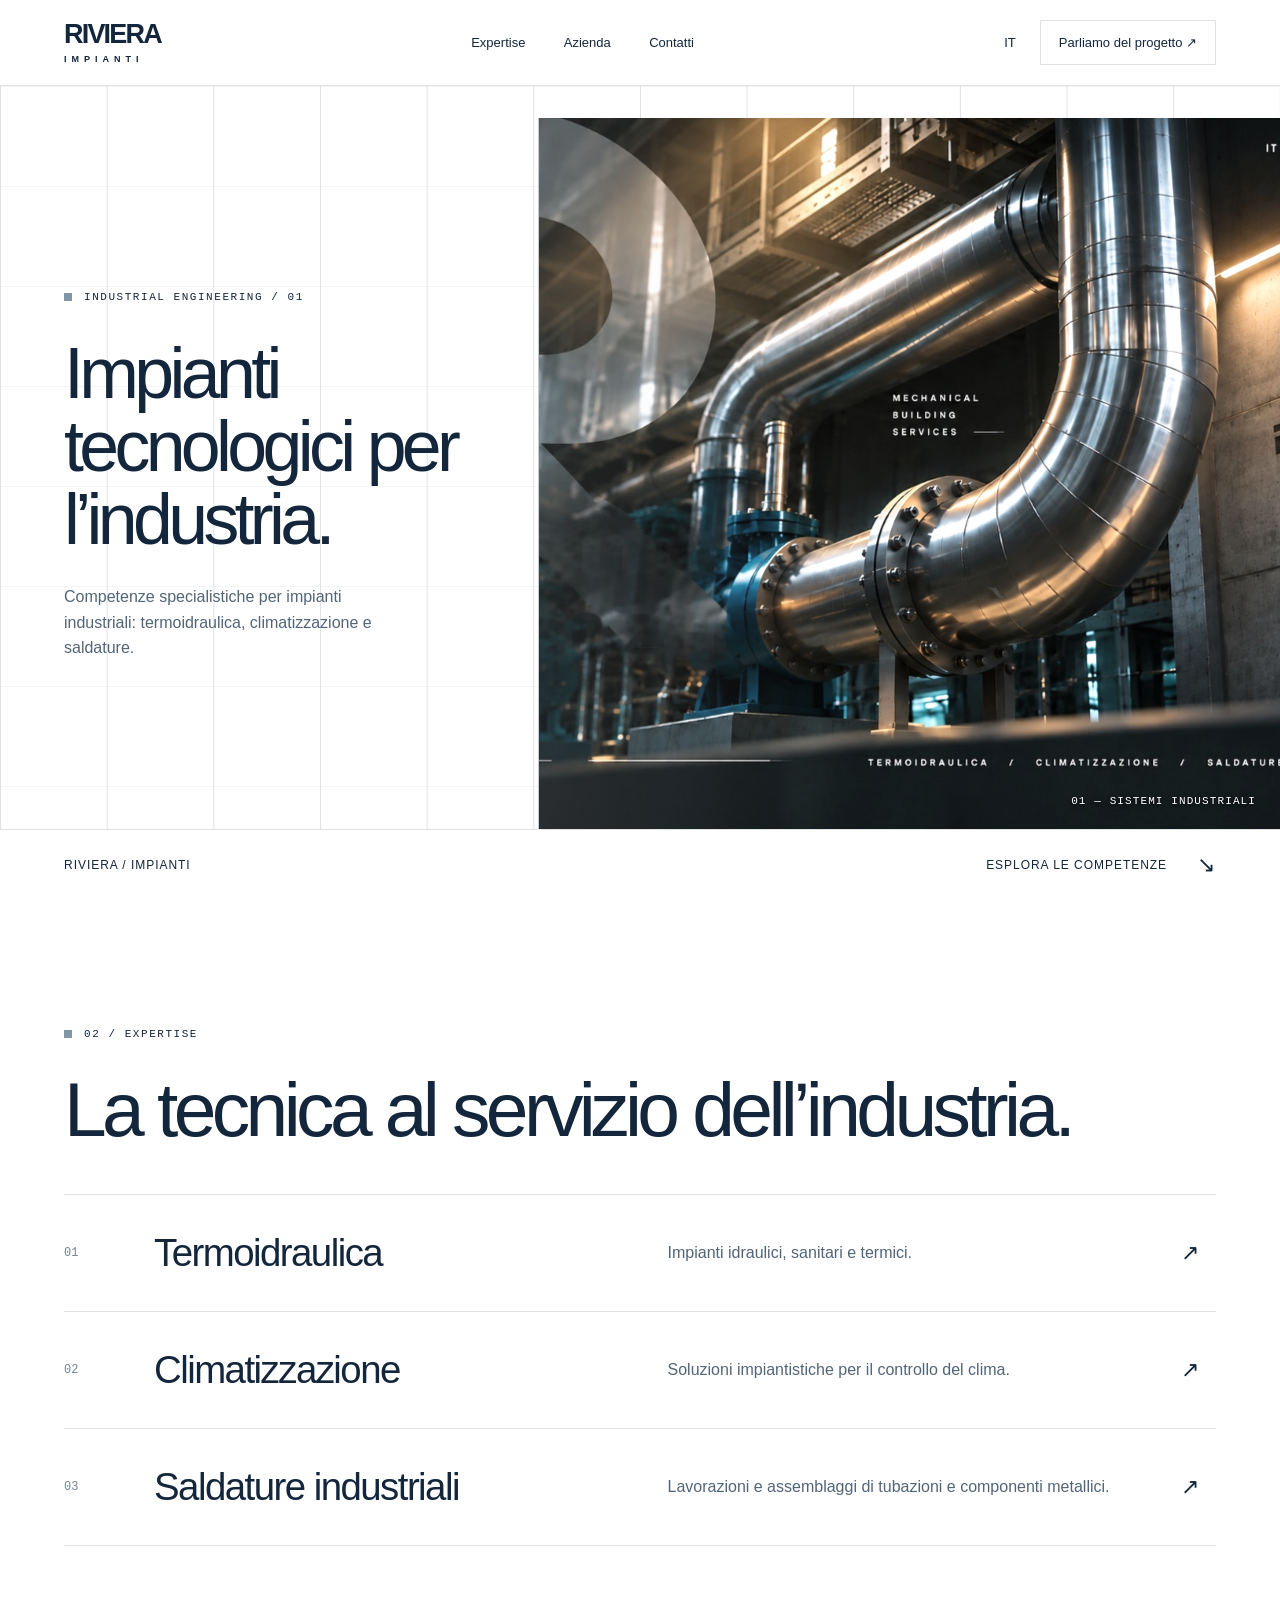
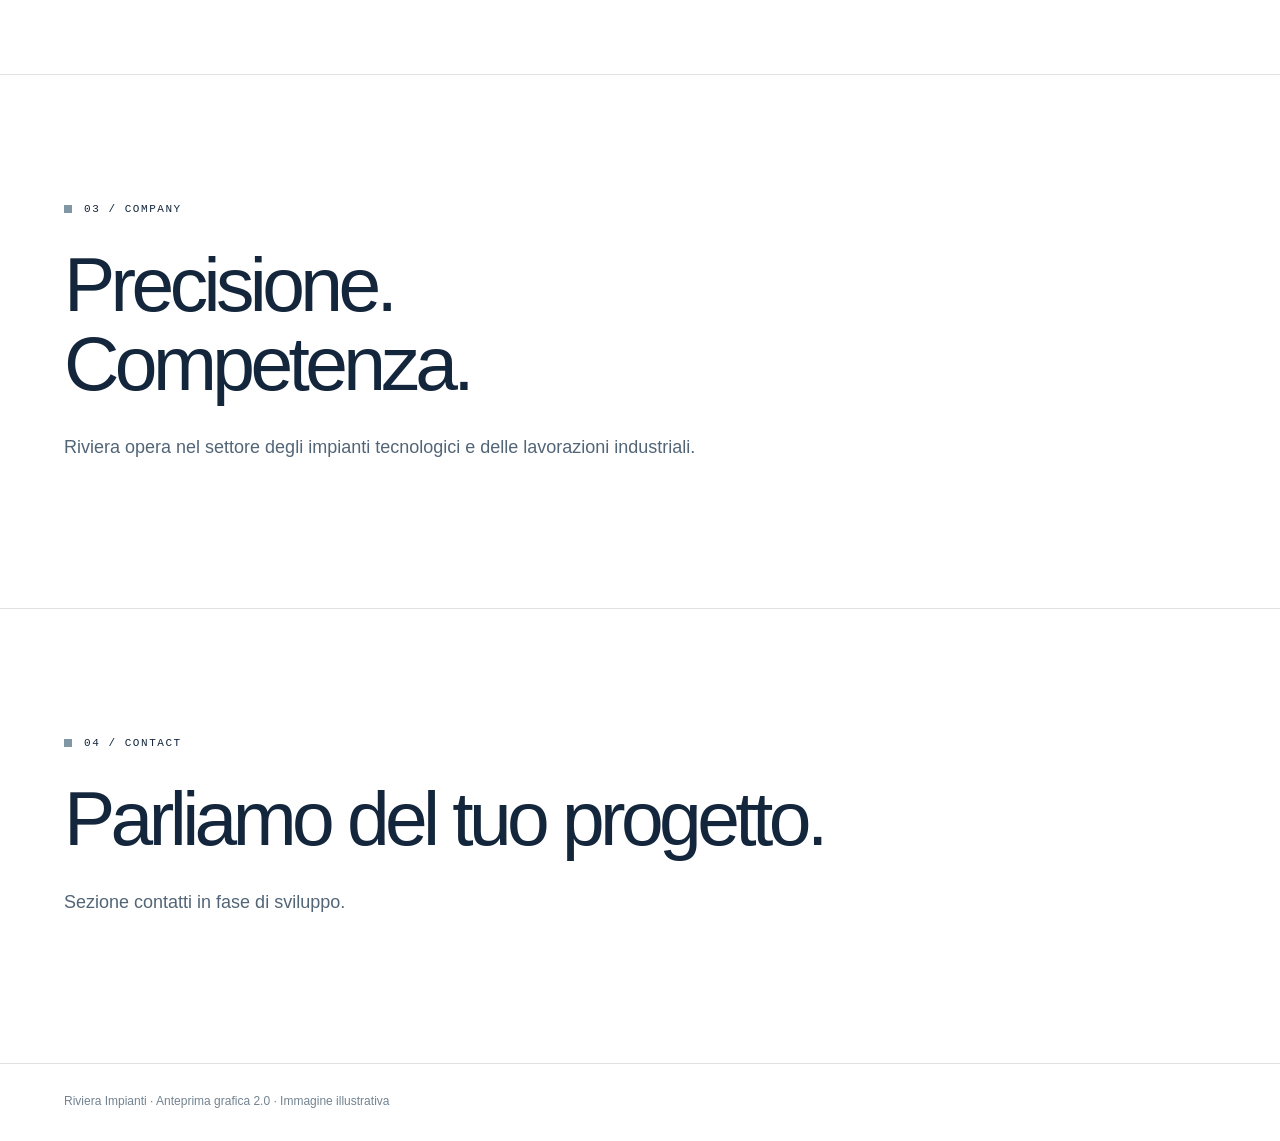
==== anteprima-v2.html @ bb4662a9 "Add separate noindex Swiss Industrial design prototype" ====
<!doctype html><html lang="it"><head><meta charset="utf-8"><meta name="viewport" content="width=device-width, initial-scale=1"><meta name="robots" content="noindex,nofollow"><title>Riviera Impianti | Anteprima 2.0</title><style>
:root{--ink:#13263c;--steel:#728391;--line:#13263c22;--paper:#fff;--soft:#f1f4f5}*{box-sizing:border-box}html{scroll-behavior:smooth}body{margin:0;background:var(--paper);color:var(--ink);font-family:Arial,Helvetica,sans-serif}a{color:inherit;text-decoration:none}button{font:inherit;color:inherit;cursor:pointer}button:focus-visible,a:focus-visible{outline:2px solid #50799e;outline-offset:4px}.header{height:86px;display:flex;align-items:center;justify-content:space-between;padding:0 5vw;border-bottom:1px solid var(--line);gap:24px}.logo{font-size:27px;font-weight:800;letter-spacing:-1.8px;line-height:.9}.logo small{display:block;font-size:9px;letter-spacing:5px;margin-top:8px}.nav{display:flex;gap:clamp(18px,3vw,45px);font-size:13px}.contact{display:flex;gap:24px;align-items:center;font-size:13px}.contact a{border:1px solid var(--line);padding:14px 18px}.menu{display:none;background:none;border:none;padding:12px;font-size:22px}.hero{position:relative;min-height:calc(100svh - 86px);display:grid;grid-template-columns:42% 58%;grid-template-rows:1fr auto;overflow:hidden;background-image:linear-gradient(to right,var(--line) 1px,transparent 1px),linear-gradient(to bottom,#13263c0c 1px,transparent 1px);background-size:8.333% 100%,100% 100px}.intro{padding:clamp(55px,8vw,140px) 3vw 50px 5vw;position:relative;z-index:1;align-self:center}.tag{font:11px monospace;letter-spacing:.14em;text-transform:uppercase;display:flex;align-items:center;gap:12px}.tag:before{content:"";width:8px;height:8px;background:#8297a6;display:inline-block}.hero h1{font-size:clamp(49px,5.6vw,100px);font-weight:400;letter-spacing:-.065em;line-height:1.02;margin:34px 0 28px}.intro p{font-size:clamp(15px,1.25vw,19px);line-height:1.6;max-width:38ch;color:#526577}.visual{position:relative;align-self:stretch;min-height:520px;margin:32px 0 0;overflow:hidden;border-left:1px solid var(--line);background:#dde4e8}.visual img{width:100%;height:100%;object-fit:cover;object-position:76% center;position:absolute;inset:0;transform:scale(1.04);filter:saturate(.7) brightness(1.13);animation:photo 1.7s cubic-bezier(.2,.7,.2,1) both}.visual:after{content:"";position:absolute;inset:0;background:linear-gradient(90deg,#dce4e822,transparent 45%);pointer-events:none}.index{position:absolute;bottom:22px;right:24px;font:11px monospace;color:white;z-index:2;letter-spacing:.1em;text-shadow:0 1px 5px #000}.bar{grid-column:1/-1;display:flex;justify-content:space-between;align-items:center;border-top:1px solid var(--line);padding:22px 5vw;background:white;font-size:12px;letter-spacing:.08em}.bar a{display:flex;gap:30px;align-items:center}.arrow{font-size:22px;font-weight:400}.intro>*{animation:rise 1s cubic-bezier(.2,.7,.2,1) both}.intro h1{animation-delay:.1s}.intro p{animation-delay:.25s}@keyframes rise{from{opacity:0;transform:translateY(24px)}to{opacity:1;transform:none}}@keyframes photo{from{opacity:0;transform:scale(1.10)}to{opacity:1;transform:scale(1.04)}}.section{padding:clamp(60px,10vw,150px) 5vw;border-bottom:1px solid var(--line)}.section h2{font-size:clamp(40px,6vw,90px);font-weight:400;line-height:1.03;letter-spacing:-.06em;margin:30px 0}.section>p{max-width:650px;color:#526577;line-height:1.6;font-size:18px}.services{margin-top:45px;border-top:1px solid var(--line)}.service{display:grid;grid-template-columns:70px 1fr 1fr 35px;align-items:center;gap:20px;padding:30px 0;border-bottom:1px solid var(--line)}.service h3{font-size:clamp(24px,3vw,44px);font-weight:400;letter-spacing:-.04em;margin:0}.service p{color:#526577;line-height:1.5}.service span:first-child{font:12px monospace;color:var(--steel)}.service:hover{background:var(--soft)}.foot{padding:30px 5vw;font-size:12px;color:var(--steel)}dialog{border:0;background:white;color:var(--ink);width:100%;max-width:none;height:100%;max-height:none;margin:0;padding:30px;position:fixed}dialog a{display:block;padding:20px 0;border-bottom:1px solid var(--line);font-size:38px;letter-spacing:-.045em}dialog button{border:none;background:none;float:right;font-size:32px}.appear{opacity:1}.js .appear:not(.seen){opacity:0;transform:translateY(22px)}.appear{transition:opacity .8s,transform .8s}@media(max-width:760px){.header{height:70px;padding:0 6vw}.logo{font-size:23px}.nav,.contact{display:none}.menu{display:block}.hero{display:flex;flex-direction:column;min-height:calc(100svh - 70px);background-size:25% 100%,100% 80px}.intro{padding:45px 6vw 30px;align-self:stretch}.hero h1{font-size:clamp(44px,11vw,68px);margin:25px 0 20px;max-width:12ch}.intro p{font-size:15px;margin:0}.visual{margin:0 0 0 6vw;min-height:36svh;flex:1;border-top:1px solid var(--line)}.visual img{object-position:74% 44%}.bar{padding:18px 6vw;font-size:10px;letter-spacing:.02em}.bar a{gap:9px}.section{padding:65px 6vw}.service{grid-template-columns:30px 1fr 25px;gap:12px;padding:24px 0}.service p{grid-column:2;margin:0;font-size:14px}.service .arrow{grid-column:3;grid-row:1}.section>p{font-size:16px}}@media(prefers-reduced-motion:reduce){*{animation:none!important;transition:none!important;scroll-behavior:auto!important}.js .appear:not(.seen){opacity:1;transform:none}}
</style></head><body><header class="header"><a class="logo" href="#home" aria-label="Riviera Impianti">RIVIERA<small>IMPIANTI</small></a><nav class="nav" aria-label="Navigazione"><a href="#expertise">Expertise</a><a href="#azienda">Azienda</a><a href="#contatti">Contatti</a></nav><div class="contact"><span>IT</span><a href="#contatti">Parliamo del progetto ↗</a></div><button class="menu" aria-label="Apri menu" onclick="document.querySelector('dialog').showModal()">☰</button></header><main><section class="hero" id="home"><div class="intro"><span class="tag">Industrial engineering / 01</span><h1>Impianti tecnologici per l’industria.</h1><p>Competenze specialistiche per impianti industriali: termoidraulica, climatizzazione e saldature.</p></div><div class="visual"><img src="desktop-base.png" alt="Illustrazione di tubazioni industriali in acciaio"><span class="index">01 — SISTEMI INDUSTRIALI</span></div><div class="bar"><span>RIVIERA / IMPIANTI</span><a href="#expertise">ESPLORA LE COMPETENZE <span class="arrow">↘</span></a></div></section><section class="section appear" id="expertise"><span class="tag">02 / Expertise</span><h2>La tecnica al servizio dell’industria.</h2><div class="services"><a class="service" href="#contatti"><span>01</span><h3>Termoidraulica</h3><p>Impianti idraulici, sanitari e termici.</p><span class="arrow">↗</span></a><a class="service" href="#contatti"><span>02</span><h3>Climatizzazione</h3><p>Soluzioni impiantistiche per il controllo del clima.</p><span class="arrow">↗</span></a><a class="service" href="#contatti"><span>03</span><h3>Saldature industriali</h3><p>Lavorazioni e assemblaggi di tubazioni e componenti metallici.</p><span class="arrow">↗</span></a></div></section><section class="section appear" id="azienda"><span class="tag">03 / Company</span><h2>Precisione.<br>Competenza.</h2><p>Riviera opera nel settore degli impianti tecnologici e delle lavorazioni industriali.</p></section><section class="section appear" id="contatti"><span class="tag">04 / Contact</span><h2>Parliamo del tuo progetto.</h2><p>Sezione contatti in fase di sviluppo.</p></section></main><footer class="foot">Riviera Impianti · Anteprima grafica 2.0 · Immagine illustrativa</footer><dialog><button aria-label="Chiudi menu" onclick="this.parentElement.close()">×</button><a href="#home">Home</a><a href="#expertise">Expertise</a><a href="#azienda">Azienda</a><a href="#contatti">Contatti</a></dialog><script>document.querySelectorAll('dialog a').forEach(a=>a.addEventListener('click',()=>document.querySelector('dialog').close()));if('IntersectionObserver'in window&&!matchMedia('(prefers-reduced-motion: reduce)').matches){document.documentElement.classList.add('js');const o=new IntersectionObserver(es=>es.forEach(e=>{if(e.isIntersecting){e.target.classList.add('seen');o.unobserve(e.target)}}),{threshold:.05});document.querySelectorAll('.appear').forEach(e=>o.observe(e))}</script></body></html>
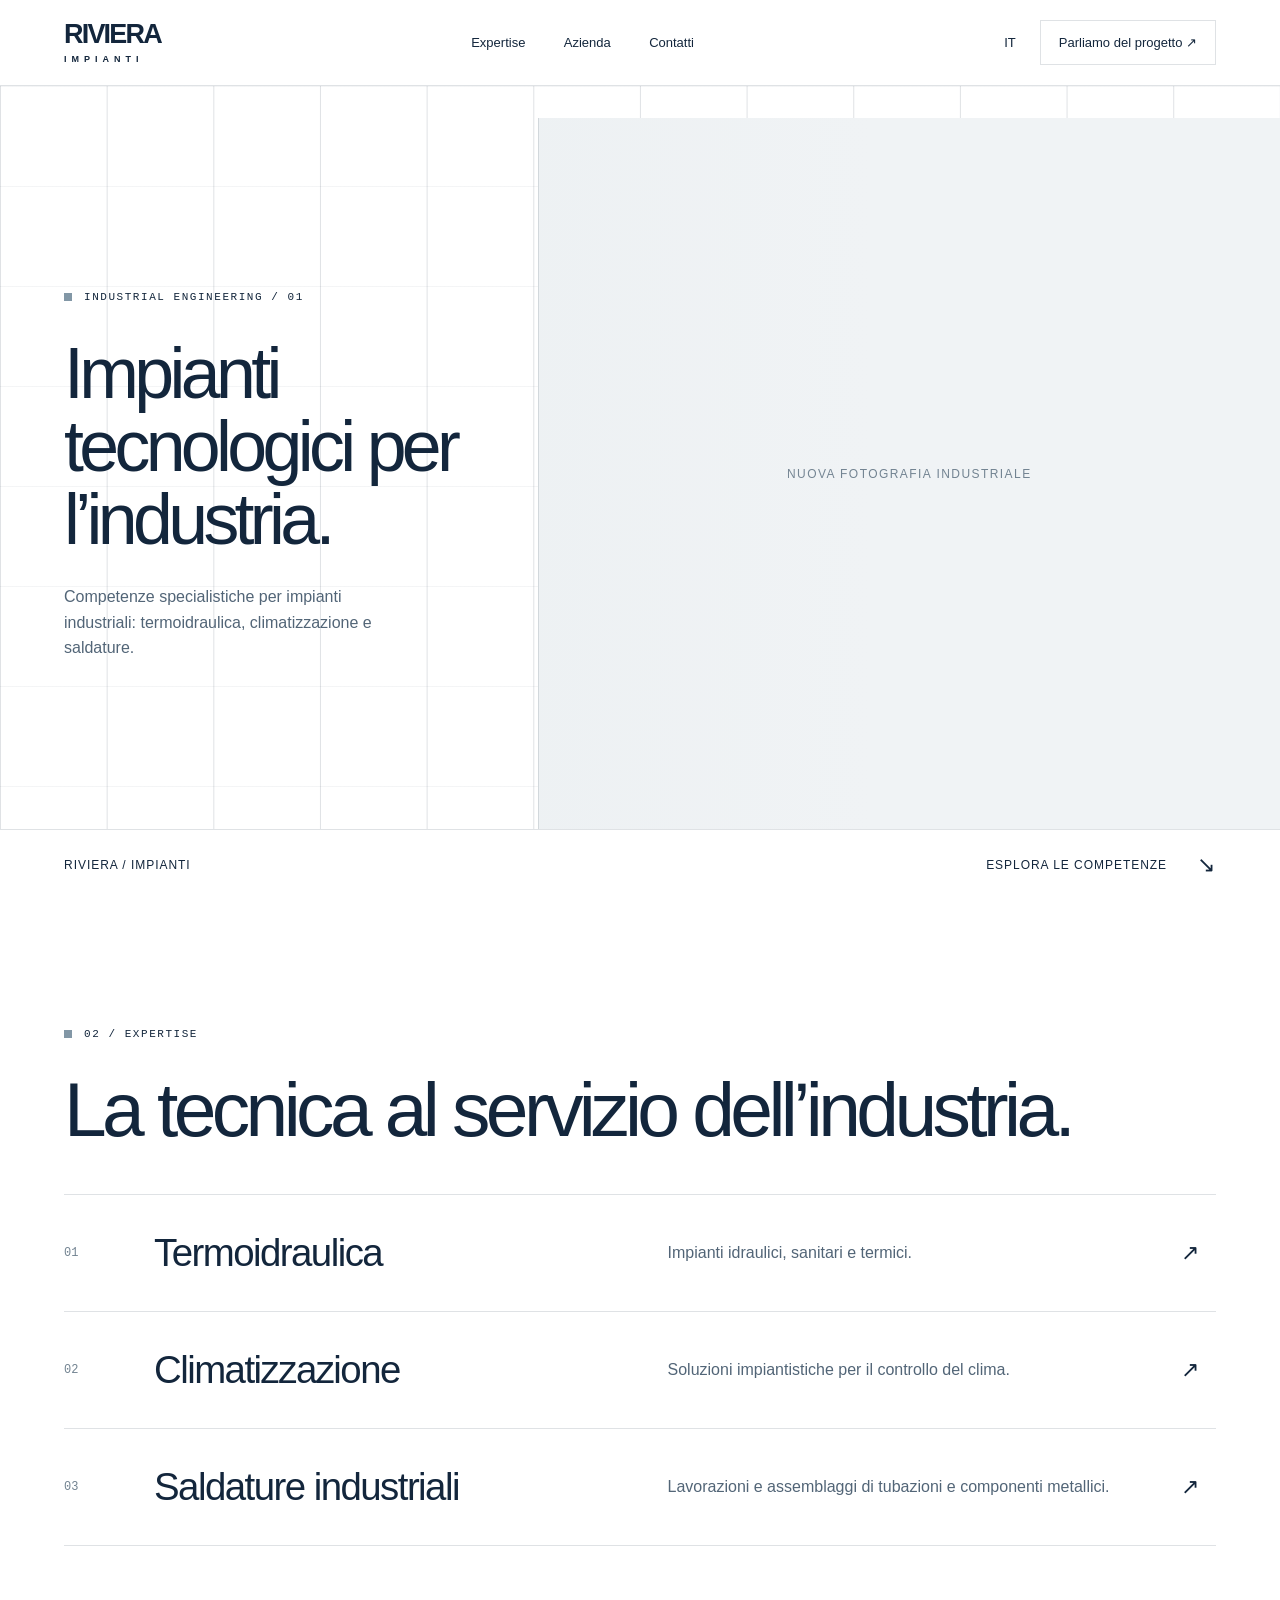
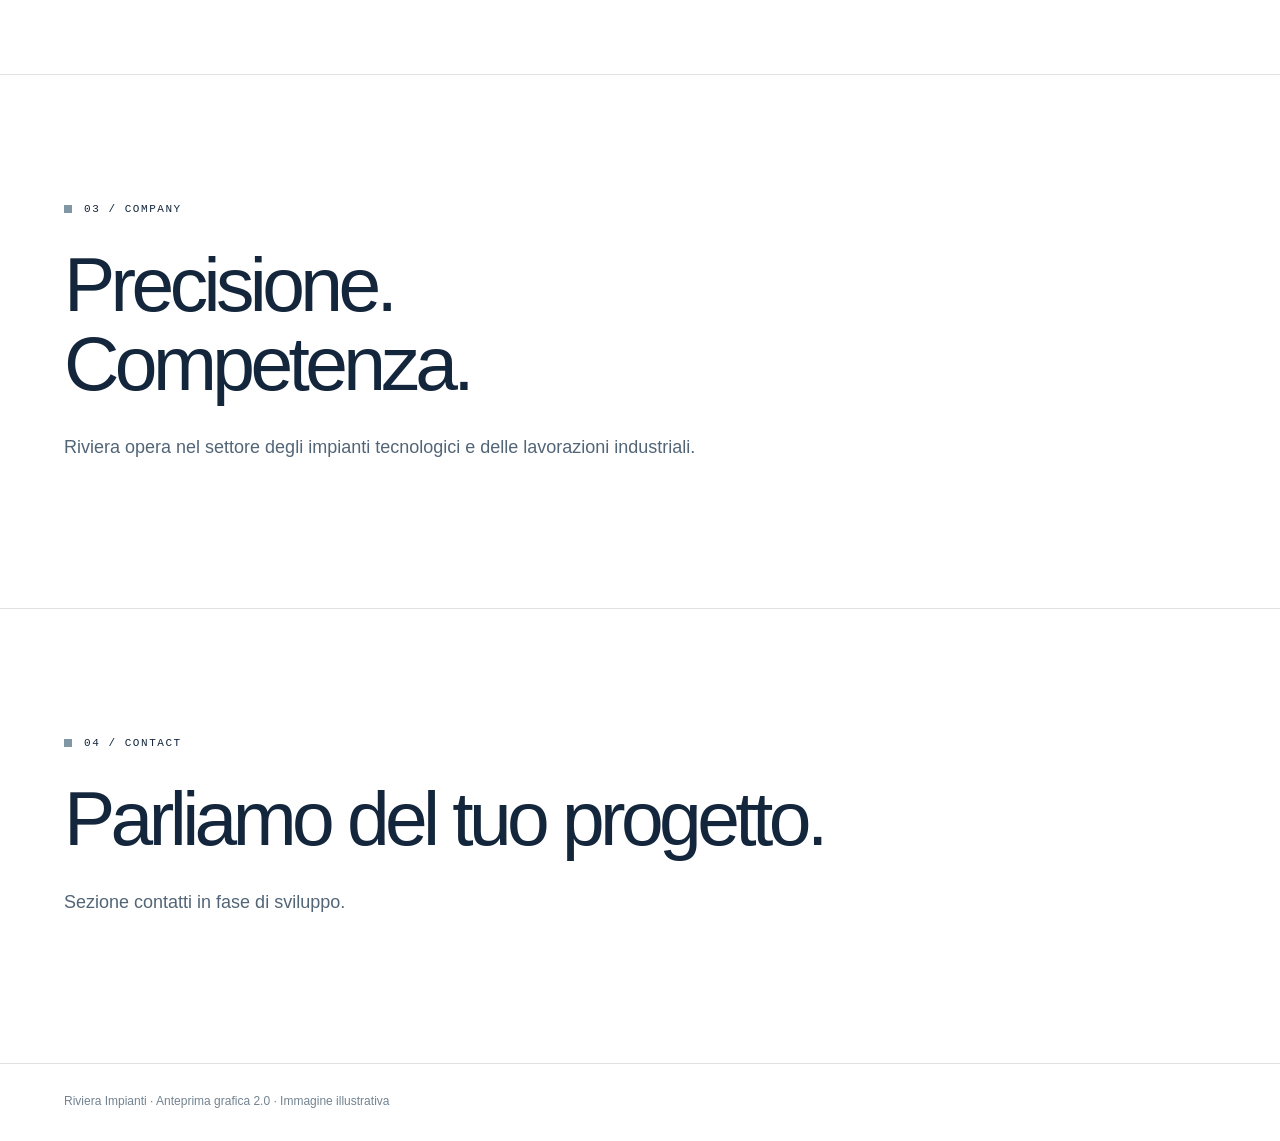
==== commit 7790dd50: "Remove old industrial hero from v2 preview" ====
--- a/anteprima-v2.html
+++ b/anteprima-v2.html
@@ -1,3 +1,3 @@
 <!doctype html><html lang="it"><head><meta charset="utf-8"><meta name="viewport" content="width=device-width, initial-scale=1"><meta name="robots" content="noindex,nofollow"><title>Riviera Impianti | Anteprima 2.0</title><style>
 :root{--ink:#13263c;--steel:#728391;--line:#13263c22;--paper:#fff;--soft:#f1f4f5}*{box-sizing:border-box}html{scroll-behavior:smooth}body{margin:0;background:var(--paper);color:var(--ink);font-family:Arial,Helvetica,sans-serif}a{color:inherit;text-decoration:none}button{font:inherit;color:inherit;cursor:pointer}button:focus-visible,a:focus-visible{outline:2px solid #50799e;outline-offset:4px}.header{height:86px;display:flex;align-items:center;justify-content:space-between;padding:0 5vw;border-bottom:1px solid var(--line);gap:24px}.logo{font-size:27px;font-weight:800;letter-spacing:-1.8px;line-height:.9}.logo small{display:block;font-size:9px;letter-spacing:5px;margin-top:8px}.nav{display:flex;gap:clamp(18px,3vw,45px);font-size:13px}.contact{display:flex;gap:24px;align-items:center;font-size:13px}.contact a{border:1px solid var(--line);padding:14px 18px}.menu{display:none;background:none;border:none;padding:12px;font-size:22px}.hero{position:relative;min-height:calc(100svh - 86px);display:grid;grid-template-columns:42% 58%;grid-template-rows:1fr auto;overflow:hidden;background-image:linear-gradient(to right,var(--line) 1px,transparent 1px),linear-gradient(to bottom,#13263c0c 1px,transparent 1px);background-size:8.333% 100%,100% 100px}.intro{padding:clamp(55px,8vw,140px) 3vw 50px 5vw;position:relative;z-index:1;align-self:center}.tag{font:11px monospace;letter-spacing:.14em;text-transform:uppercase;display:flex;align-items:center;gap:12px}.tag:before{content:"";width:8px;height:8px;background:#8297a6;display:inline-block}.hero h1{font-size:clamp(49px,5.6vw,100px);font-weight:400;letter-spacing:-.065em;line-height:1.02;margin:34px 0 28px}.intro p{font-size:clamp(15px,1.25vw,19px);line-height:1.6;max-width:38ch;color:#526577}.visual{position:relative;align-self:stretch;min-height:520px;margin:32px 0 0;overflow:hidden;border-left:1px solid var(--line);background:#dde4e8}.visual img{width:100%;height:100%;object-fit:cover;object-position:76% center;position:absolute;inset:0;transform:scale(1.04);filter:saturate(.7) brightness(1.13);animation:photo 1.7s cubic-bezier(.2,.7,.2,1) both}.visual:after{content:"";position:absolute;inset:0;background:linear-gradient(90deg,#dce4e822,transparent 45%);pointer-events:none}.index{position:absolute;bottom:22px;right:24px;font:11px monospace;color:white;z-index:2;letter-spacing:.1em;text-shadow:0 1px 5px #000}.bar{grid-column:1/-1;display:flex;justify-content:space-between;align-items:center;border-top:1px solid var(--line);padding:22px 5vw;background:white;font-size:12px;letter-spacing:.08em}.bar a{display:flex;gap:30px;align-items:center}.arrow{font-size:22px;font-weight:400}.intro>*{animation:rise 1s cubic-bezier(.2,.7,.2,1) both}.intro h1{animation-delay:.1s}.intro p{animation-delay:.25s}@keyframes rise{from{opacity:0;transform:translateY(24px)}to{opacity:1;transform:none}}@keyframes photo{from{opacity:0;transform:scale(1.10)}to{opacity:1;transform:scale(1.04)}}.section{padding:clamp(60px,10vw,150px) 5vw;border-bottom:1px solid var(--line)}.section h2{font-size:clamp(40px,6vw,90px);font-weight:400;line-height:1.03;letter-spacing:-.06em;margin:30px 0}.section>p{max-width:650px;color:#526577;line-height:1.6;font-size:18px}.services{margin-top:45px;border-top:1px solid var(--line)}.service{display:grid;grid-template-columns:70px 1fr 1fr 35px;align-items:center;gap:20px;padding:30px 0;border-bottom:1px solid var(--line)}.service h3{font-size:clamp(24px,3vw,44px);font-weight:400;letter-spacing:-.04em;margin:0}.service p{color:#526577;line-height:1.5}.service span:first-child{font:12px monospace;color:var(--steel)}.service:hover{background:var(--soft)}.foot{padding:30px 5vw;font-size:12px;color:var(--steel)}dialog{border:0;background:white;color:var(--ink);width:100%;max-width:none;height:100%;max-height:none;margin:0;padding:30px;position:fixed}dialog a{display:block;padding:20px 0;border-bottom:1px solid var(--line);font-size:38px;letter-spacing:-.045em}dialog button{border:none;background:none;float:right;font-size:32px}.appear{opacity:1}.js .appear:not(.seen){opacity:0;transform:translateY(22px)}.appear{transition:opacity .8s,transform .8s}@media(max-width:760px){.header{height:70px;padding:0 6vw}.logo{font-size:23px}.nav,.contact{display:none}.menu{display:block}.hero{display:flex;flex-direction:column;min-height:calc(100svh - 70px);background-size:25% 100%,100% 80px}.intro{padding:45px 6vw 30px;align-self:stretch}.hero h1{font-size:clamp(44px,11vw,68px);margin:25px 0 20px;max-width:12ch}.intro p{font-size:15px;margin:0}.visual{margin:0 0 0 6vw;min-height:36svh;flex:1;border-top:1px solid var(--line)}.visual img{object-position:74% 44%}.bar{padding:18px 6vw;font-size:10px;letter-spacing:.02em}.bar a{gap:9px}.section{padding:65px 6vw}.service{grid-template-columns:30px 1fr 25px;gap:12px;padding:24px 0}.service p{grid-column:2;margin:0;font-size:14px}.service .arrow{grid-column:3;grid-row:1}.section>p{font-size:16px}}@media(prefers-reduced-motion:reduce){*{animation:none!important;transition:none!important;scroll-behavior:auto!important}.js .appear:not(.seen){opacity:1;transform:none}}
-</style></head><body><header class="header"><a class="logo" href="#home" aria-label="Riviera Impianti">RIVIERA<small>IMPIANTI</small></a><nav class="nav" aria-label="Navigazione"><a href="#expertise">Expertise</a><a href="#azienda">Azienda</a><a href="#contatti">Contatti</a></nav><div class="contact"><span>IT</span><a href="#contatti">Parliamo del progetto ↗</a></div><button class="menu" aria-label="Apri menu" onclick="document.querySelector('dialog').showModal()">☰</button></header><main><section class="hero" id="home"><div class="intro"><span class="tag">Industrial engineering / 01</span><h1>Impianti tecnologici per l’industria.</h1><p>Competenze specialistiche per impianti industriali: termoidraulica, climatizzazione e saldature.</p></div><div class="visual"><img src="desktop-base.png" alt="Illustrazione di tubazioni industriali in acciaio"><span class="index">01 — SISTEMI INDUSTRIALI</span></div><div class="bar"><span>RIVIERA / IMPIANTI</span><a href="#expertise">ESPLORA LE COMPETENZE <span class="arrow">↘</span></a></div></section><section class="section appear" id="expertise"><span class="tag">02 / Expertise</span><h2>La tecnica al servizio dell’industria.</h2><div class="services"><a class="service" href="#contatti"><span>01</span><h3>Termoidraulica</h3><p>Impianti idraulici, sanitari e termici.</p><span class="arrow">↗</span></a><a class="service" href="#contatti"><span>02</span><h3>Climatizzazione</h3><p>Soluzioni impiantistiche per il controllo del clima.</p><span class="arrow">↗</span></a><a class="service" href="#contatti"><span>03</span><h3>Saldature industriali</h3><p>Lavorazioni e assemblaggi di tubazioni e componenti metallici.</p><span class="arrow">↗</span></a></div></section><section class="section appear" id="azienda"><span class="tag">03 / Company</span><h2>Precisione.<br>Competenza.</h2><p>Riviera opera nel settore degli impianti tecnologici e delle lavorazioni industriali.</p></section><section class="section appear" id="contatti"><span class="tag">04 / Contact</span><h2>Parliamo del tuo progetto.</h2><p>Sezione contatti in fase di sviluppo.</p></section></main><footer class="foot">Riviera Impianti · Anteprima grafica 2.0 · Immagine illustrativa</footer><dialog><button aria-label="Chiudi menu" onclick="this.parentElement.close()">×</button><a href="#home">Home</a><a href="#expertise">Expertise</a><a href="#azienda">Azienda</a><a href="#contatti">Contatti</a></dialog><script>document.querySelectorAll('dialog a').forEach(a=>a.addEventListener('click',()=>document.querySelector('dialog').close()));if('IntersectionObserver'in window&&!matchMedia('(prefers-reduced-motion: reduce)').matches){document.documentElement.classList.add('js');const o=new IntersectionObserver(es=>es.forEach(e=>{if(e.isIntersecting){e.target.classList.add('seen');o.unobserve(e.target)}}),{threshold:.05});document.querySelectorAll('.appear').forEach(e=>o.observe(e))}</script></body></html>+</style><style>.visual{background:#f0f3f5;display:grid;place-items:center}.new-placeholder{font-size:12px;letter-spacing:.12em;color:#728391;text-transform:uppercase}</style></head><body><header class="header"><a class="logo" href="#home" aria-label="Riviera Impianti">RIVIERA<small>IMPIANTI</small></a><nav class="nav" aria-label="Navigazione"><a href="#expertise">Expertise</a><a href="#azienda">Azienda</a><a href="#contatti">Contatti</a></nav><div class="contact"><span>IT</span><a href="#contatti">Parliamo del progetto ↗</a></div><button class="menu" aria-label="Apri menu" onclick="document.querySelector('dialog').showModal()">☰</button></header><main><section class="hero" id="home"><div class="intro"><span class="tag">Industrial engineering / 01</span><h1>Impianti tecnologici per l’industria.</h1><p>Competenze specialistiche per impianti industriali: termoidraulica, climatizzazione e saldature.</p></div><div class="visual"><span class="new-placeholder">Nuova fotografia industriale</span></div><div class="bar"><span>RIVIERA / IMPIANTI</span><a href="#expertise">ESPLORA LE COMPETENZE <span class="arrow">↘</span></a></div></section><section class="section appear" id="expertise"><span class="tag">02 / Expertise</span><h2>La tecnica al servizio dell’industria.</h2><div class="services"><a class="service" href="#contatti"><span>01</span><h3>Termoidraulica</h3><p>Impianti idraulici, sanitari e termici.</p><span class="arrow">↗</span></a><a class="service" href="#contatti"><span>02</span><h3>Climatizzazione</h3><p>Soluzioni impiantistiche per il controllo del clima.</p><span class="arrow">↗</span></a><a class="service" href="#contatti"><span>03</span><h3>Saldature industriali</h3><p>Lavorazioni e assemblaggi di tubazioni e componenti metallici.</p><span class="arrow">↗</span></a></div></section><section class="section appear" id="azienda"><span class="tag">03 / Company</span><h2>Precisione.<br>Competenza.</h2><p>Riviera opera nel settore degli impianti tecnologici e delle lavorazioni industriali.</p></section><section class="section appear" id="contatti"><span class="tag">04 / Contact</span><h2>Parliamo del tuo progetto.</h2><p>Sezione contatti in fase di sviluppo.</p></section></main><footer class="foot">Riviera Impianti · Anteprima grafica 2.0 · Immagine illustrativa</footer><dialog><button aria-label="Chiudi menu" onclick="this.parentElement.close()">×</button><a href="#home">Home</a><a href="#expertise">Expertise</a><a href="#azienda">Azienda</a><a href="#contatti">Contatti</a></dialog><script>document.querySelectorAll('dialog a').forEach(a=>a.addEventListener('click',()=>document.querySelector('dialog').close()));if('IntersectionObserver'in window&&!matchMedia('(prefers-reduced-motion: reduce)').matches){document.documentElement.classList.add('js');const o=new IntersectionObserver(es=>es.forEach(e=>{if(e.isIntersecting){e.target.classList.add('seen');o.unobserve(e.target)}}),{threshold:.05});document.querySelectorAll('.appear').forEach(e=>o.observe(e))}</script></body></html>
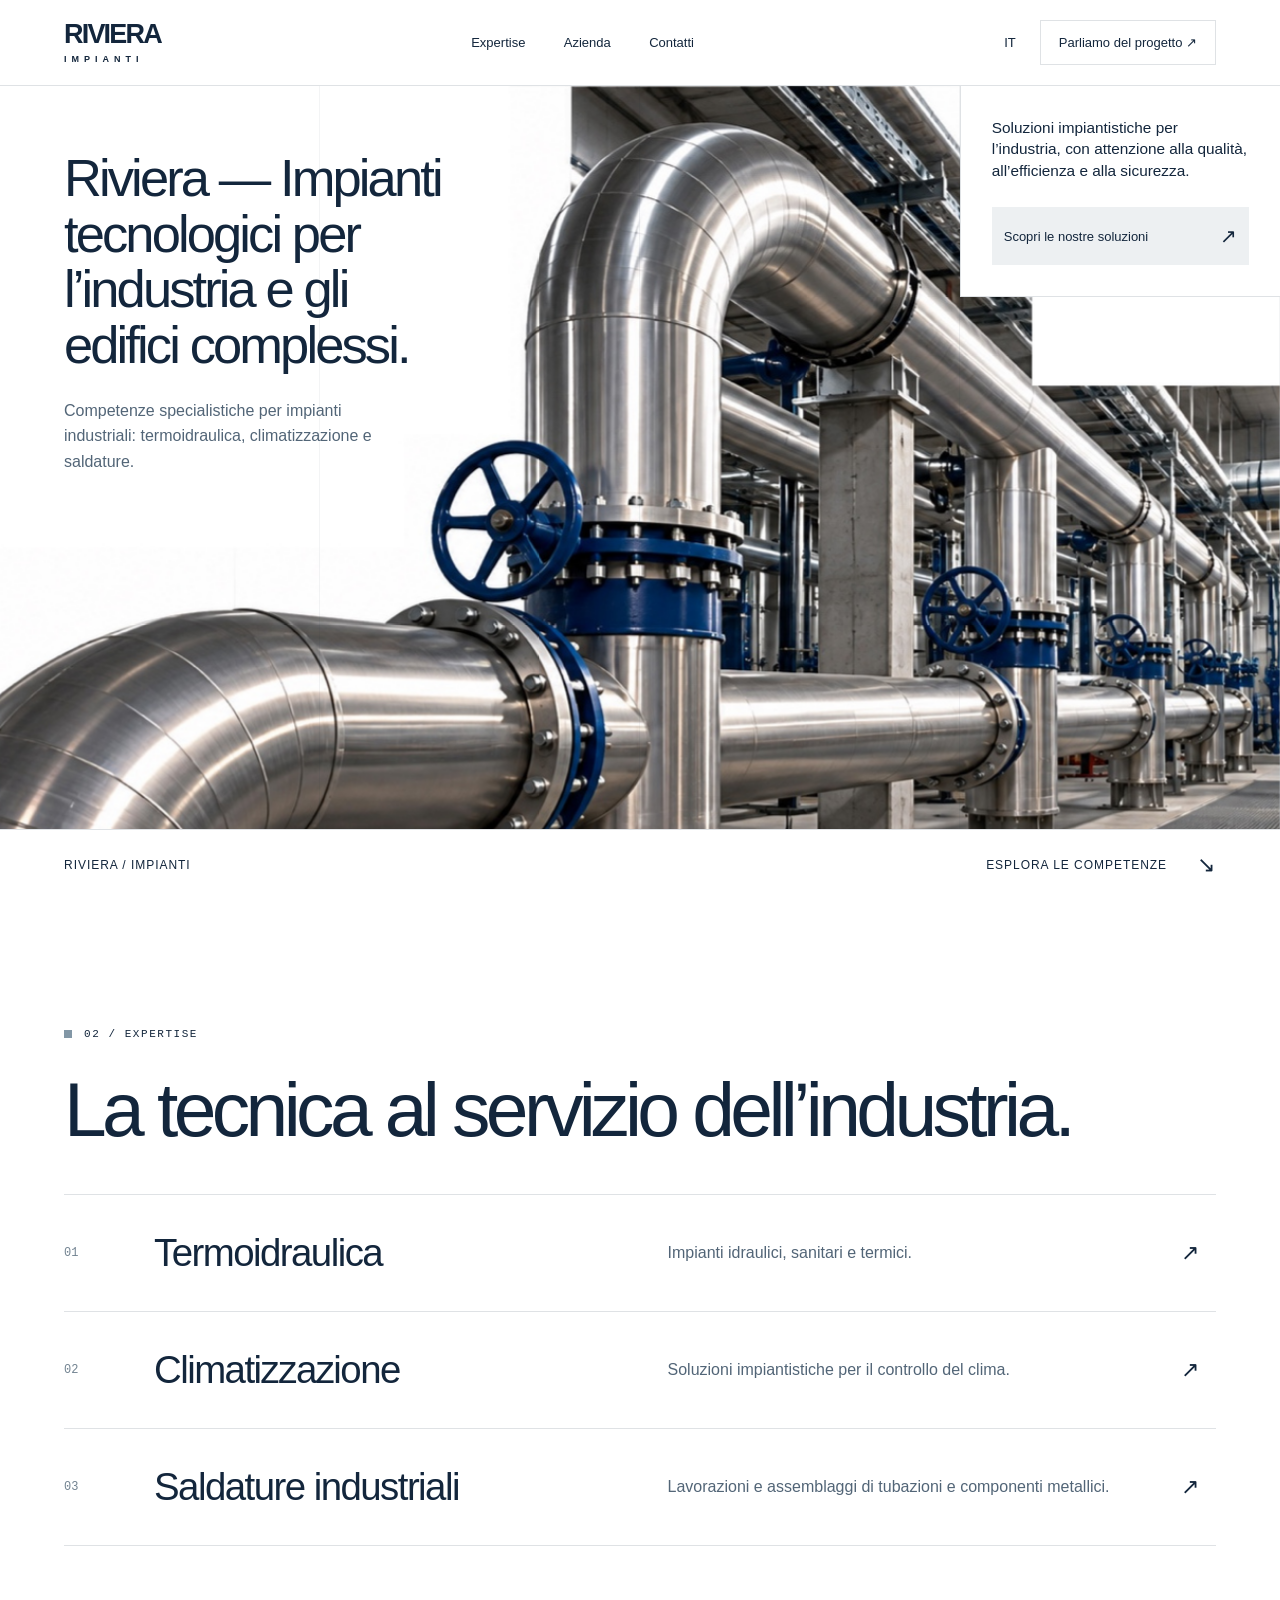
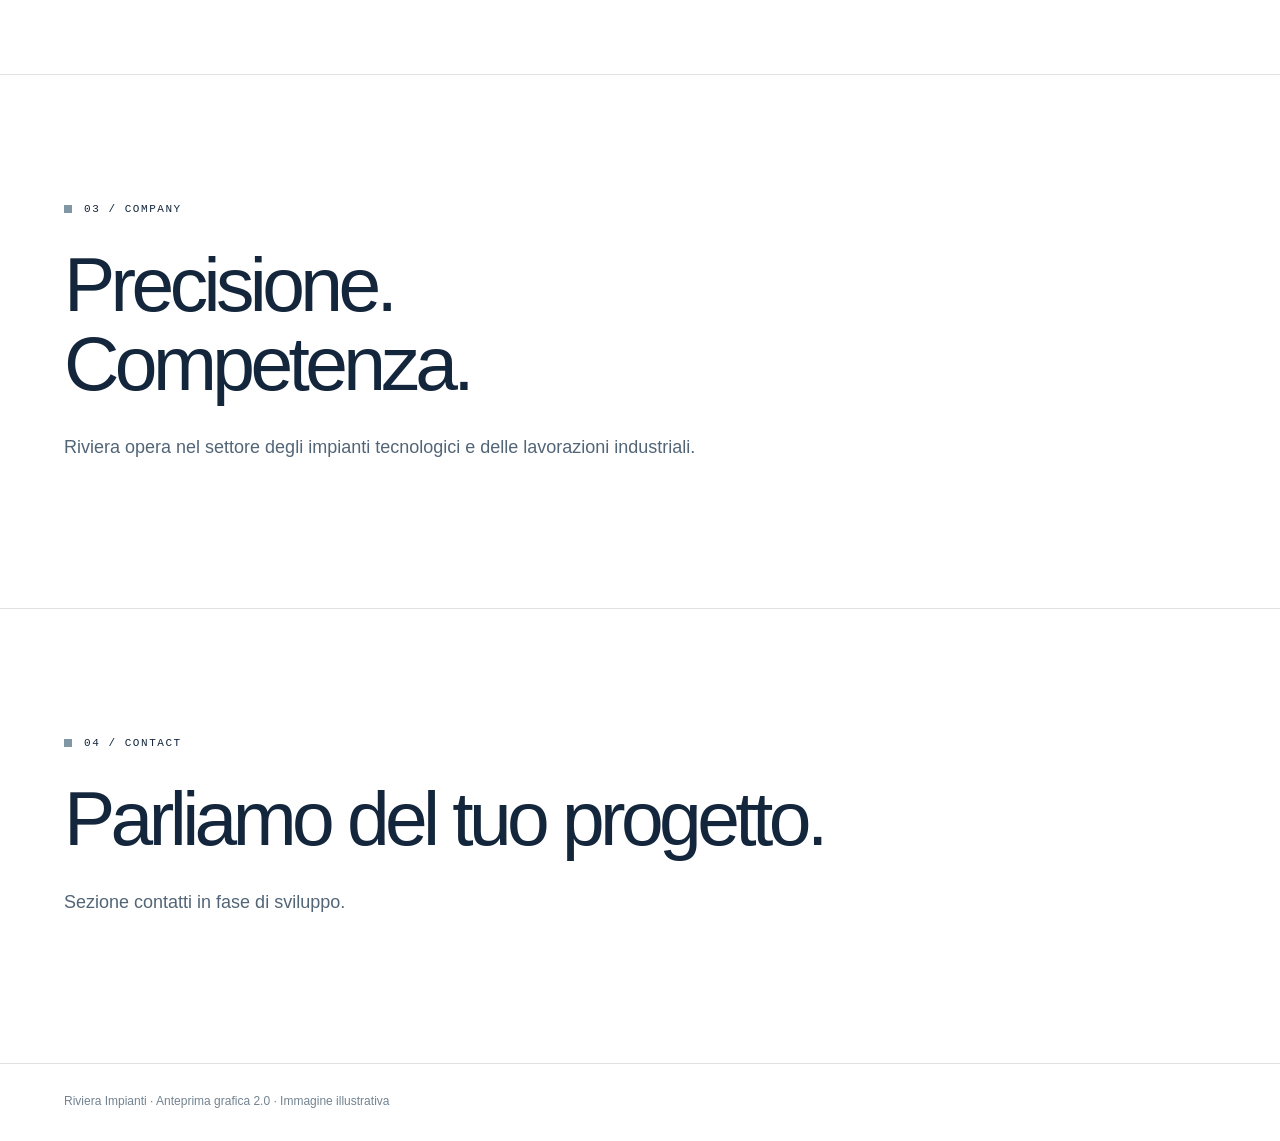
==== commit 4bd434e7: "Integrate approved piping photograph and overlapping Swiss hero composition" ====
--- a/anteprima-v2.html
+++ b/anteprima-v2.html
@@ -1,3 +1,3 @@
 <!doctype html><html lang="it"><head><meta charset="utf-8"><meta name="viewport" content="width=device-width, initial-scale=1"><meta name="robots" content="noindex,nofollow"><title>Riviera Impianti | Anteprima 2.0</title><style>
 :root{--ink:#13263c;--steel:#728391;--line:#13263c22;--paper:#fff;--soft:#f1f4f5}*{box-sizing:border-box}html{scroll-behavior:smooth}body{margin:0;background:var(--paper);color:var(--ink);font-family:Arial,Helvetica,sans-serif}a{color:inherit;text-decoration:none}button{font:inherit;color:inherit;cursor:pointer}button:focus-visible,a:focus-visible{outline:2px solid #50799e;outline-offset:4px}.header{height:86px;display:flex;align-items:center;justify-content:space-between;padding:0 5vw;border-bottom:1px solid var(--line);gap:24px}.logo{font-size:27px;font-weight:800;letter-spacing:-1.8px;line-height:.9}.logo small{display:block;font-size:9px;letter-spacing:5px;margin-top:8px}.nav{display:flex;gap:clamp(18px,3vw,45px);font-size:13px}.contact{display:flex;gap:24px;align-items:center;font-size:13px}.contact a{border:1px solid var(--line);padding:14px 18px}.menu{display:none;background:none;border:none;padding:12px;font-size:22px}.hero{position:relative;min-height:calc(100svh - 86px);display:grid;grid-template-columns:42% 58%;grid-template-rows:1fr auto;overflow:hidden;background-image:linear-gradient(to right,var(--line) 1px,transparent 1px),linear-gradient(to bottom,#13263c0c 1px,transparent 1px);background-size:8.333% 100%,100% 100px}.intro{padding:clamp(55px,8vw,140px) 3vw 50px 5vw;position:relative;z-index:1;align-self:center}.tag{font:11px monospace;letter-spacing:.14em;text-transform:uppercase;display:flex;align-items:center;gap:12px}.tag:before{content:"";width:8px;height:8px;background:#8297a6;display:inline-block}.hero h1{font-size:clamp(49px,5.6vw,100px);font-weight:400;letter-spacing:-.065em;line-height:1.02;margin:34px 0 28px}.intro p{font-size:clamp(15px,1.25vw,19px);line-height:1.6;max-width:38ch;color:#526577}.visual{position:relative;align-self:stretch;min-height:520px;margin:32px 0 0;overflow:hidden;border-left:1px solid var(--line);background:#dde4e8}.visual img{width:100%;height:100%;object-fit:cover;object-position:76% center;position:absolute;inset:0;transform:scale(1.04);filter:saturate(.7) brightness(1.13);animation:photo 1.7s cubic-bezier(.2,.7,.2,1) both}.visual:after{content:"";position:absolute;inset:0;background:linear-gradient(90deg,#dce4e822,transparent 45%);pointer-events:none}.index{position:absolute;bottom:22px;right:24px;font:11px monospace;color:white;z-index:2;letter-spacing:.1em;text-shadow:0 1px 5px #000}.bar{grid-column:1/-1;display:flex;justify-content:space-between;align-items:center;border-top:1px solid var(--line);padding:22px 5vw;background:white;font-size:12px;letter-spacing:.08em}.bar a{display:flex;gap:30px;align-items:center}.arrow{font-size:22px;font-weight:400}.intro>*{animation:rise 1s cubic-bezier(.2,.7,.2,1) both}.intro h1{animation-delay:.1s}.intro p{animation-delay:.25s}@keyframes rise{from{opacity:0;transform:translateY(24px)}to{opacity:1;transform:none}}@keyframes photo{from{opacity:0;transform:scale(1.10)}to{opacity:1;transform:scale(1.04)}}.section{padding:clamp(60px,10vw,150px) 5vw;border-bottom:1px solid var(--line)}.section h2{font-size:clamp(40px,6vw,90px);font-weight:400;line-height:1.03;letter-spacing:-.06em;margin:30px 0}.section>p{max-width:650px;color:#526577;line-height:1.6;font-size:18px}.services{margin-top:45px;border-top:1px solid var(--line)}.service{display:grid;grid-template-columns:70px 1fr 1fr 35px;align-items:center;gap:20px;padding:30px 0;border-bottom:1px solid var(--line)}.service h3{font-size:clamp(24px,3vw,44px);font-weight:400;letter-spacing:-.04em;margin:0}.service p{color:#526577;line-height:1.5}.service span:first-child{font:12px monospace;color:var(--steel)}.service:hover{background:var(--soft)}.foot{padding:30px 5vw;font-size:12px;color:var(--steel)}dialog{border:0;background:white;color:var(--ink);width:100%;max-width:none;height:100%;max-height:none;margin:0;padding:30px;position:fixed}dialog a{display:block;padding:20px 0;border-bottom:1px solid var(--line);font-size:38px;letter-spacing:-.045em}dialog button{border:none;background:none;float:right;font-size:32px}.appear{opacity:1}.js .appear:not(.seen){opacity:0;transform:translateY(22px)}.appear{transition:opacity .8s,transform .8s}@media(max-width:760px){.header{height:70px;padding:0 6vw}.logo{font-size:23px}.nav,.contact{display:none}.menu{display:block}.hero{display:flex;flex-direction:column;min-height:calc(100svh - 70px);background-size:25% 100%,100% 80px}.intro{padding:45px 6vw 30px;align-self:stretch}.hero h1{font-size:clamp(44px,11vw,68px);margin:25px 0 20px;max-width:12ch}.intro p{font-size:15px;margin:0}.visual{margin:0 0 0 6vw;min-height:36svh;flex:1;border-top:1px solid var(--line)}.visual img{object-position:74% 44%}.bar{padding:18px 6vw;font-size:10px;letter-spacing:.02em}.bar a{gap:9px}.section{padding:65px 6vw}.service{grid-template-columns:30px 1fr 25px;gap:12px;padding:24px 0}.service p{grid-column:2;margin:0;font-size:14px}.service .arrow{grid-column:3;grid-row:1}.section>p{font-size:16px}}@media(prefers-reduced-motion:reduce){*{animation:none!important;transition:none!important;scroll-behavior:auto!important}.js .appear:not(.seen){opacity:1;transform:none}}
-</style><style>.visual{background:#f0f3f5;display:grid;place-items:center}.new-placeholder{font-size:12px;letter-spacing:.12em;color:#728391;text-transform:uppercase}</style></head><body><header class="header"><a class="logo" href="#home" aria-label="Riviera Impianti">RIVIERA<small>IMPIANTI</small></a><nav class="nav" aria-label="Navigazione"><a href="#expertise">Expertise</a><a href="#azienda">Azienda</a><a href="#contatti">Contatti</a></nav><div class="contact"><span>IT</span><a href="#contatti">Parliamo del progetto ↗</a></div><button class="menu" aria-label="Apri menu" onclick="document.querySelector('dialog').showModal()">☰</button></header><main><section class="hero" id="home"><div class="intro"><span class="tag">Industrial engineering / 01</span><h1>Impianti tecnologici per l’industria.</h1><p>Competenze specialistiche per impianti industriali: termoidraulica, climatizzazione e saldature.</p></div><div class="visual"><span class="new-placeholder">Nuova fotografia industriale</span></div><div class="bar"><span>RIVIERA / IMPIANTI</span><a href="#expertise">ESPLORA LE COMPETENZE <span class="arrow">↘</span></a></div></section><section class="section appear" id="expertise"><span class="tag">02 / Expertise</span><h2>La tecnica al servizio dell’industria.</h2><div class="services"><a class="service" href="#contatti"><span>01</span><h3>Termoidraulica</h3><p>Impianti idraulici, sanitari e termici.</p><span class="arrow">↗</span></a><a class="service" href="#contatti"><span>02</span><h3>Climatizzazione</h3><p>Soluzioni impiantistiche per il controllo del clima.</p><span class="arrow">↗</span></a><a class="service" href="#contatti"><span>03</span><h3>Saldature industriali</h3><p>Lavorazioni e assemblaggi di tubazioni e componenti metallici.</p><span class="arrow">↗</span></a></div></section><section class="section appear" id="azienda"><span class="tag">03 / Company</span><h2>Precisione.<br>Competenza.</h2><p>Riviera opera nel settore degli impianti tecnologici e delle lavorazioni industriali.</p></section><section class="section appear" id="contatti"><span class="tag">04 / Contact</span><h2>Parliamo del tuo progetto.</h2><p>Sezione contatti in fase di sviluppo.</p></section></main><footer class="foot">Riviera Impianti · Anteprima grafica 2.0 · Immagine illustrativa</footer><dialog><button aria-label="Chiudi menu" onclick="this.parentElement.close()">×</button><a href="#home">Home</a><a href="#expertise">Expertise</a><a href="#azienda">Azienda</a><a href="#contatti">Contatti</a></dialog><script>document.querySelectorAll('dialog a').forEach(a=>a.addEventListener('click',()=>document.querySelector('dialog').close()));if('IntersectionObserver'in window&&!matchMedia('(prefers-reduced-motion: reduce)').matches){document.documentElement.classList.add('js');const o=new IntersectionObserver(es=>es.forEach(e=>{if(e.isIntersecting){e.target.classList.add('seen');o.unobserve(e.target)}}),{threshold:.05});document.querySelectorAll('.appear').forEach(e=>o.observe(e))}</script></body></html>+</style><style>.visual{background:#f0f3f5;display:grid;place-items:center}.new-placeholder{font-size:12px;letter-spacing:.12em;color:#728391;text-transform:uppercase}</style><style>.hero{display:grid;grid-template-columns:46% 54%;grid-template-rows:1fr auto;min-height:calc(100svh - 86px);background-color:#fff}.visual{position:absolute;inset:0 0 55px 0;margin:0;min-height:0;background:#fff;border:0;z-index:0}.visual img{object-fit:cover;object-position:center bottom;filter:none;transform:none;animation:heroFade 1.5s ease both}.visual:after{display:none}.intro{grid-column:1;grid-row:1;align-self:start;padding:clamp(36px,5vw,90px) 0 45px 5vw;z-index:2}.hero h1{font-size:clamp(37px,4.1vw,76px);letter-spacing:-.055em;line-height:1.06;margin:0 0 25px;max-width:14ch}.intro p{max-width:35ch}.hero-aside{position:absolute;right:0;top:0;width:25%;padding:clamp(20px,2.4vw,45px);background:white;border-left:1px solid var(--line);border-bottom:1px solid var(--line);z-index:2}.hero-aside p{font-size:clamp(13px,1.2vw,19px);line-height:1.4;margin:0 0 26px}.hero-aside a{display:flex;align-items:center;justify-content:space-between;gap:12px;background:#edf0f2;padding:17px 12px;font-size:13px}.hero-aside a span{font-size:20px}.bar{position:relative;grid-row:2;z-index:3;align-self:end}.header{position:relative;z-index:4}.hero{background-image:none}.hero:after{content:"";position:absolute;inset:0 0 55px;pointer-events:none;background:repeating-linear-gradient(90deg,transparent 0,transparent calc(25% - 1px),#13263c0d calc(25% - 1px),#13263c0d 25%);z-index:1}@keyframes heroFade{from{opacity:0}to{opacity:1}}@media(max-width:760px){.hero{display:flex;min-height:0}.intro{padding:36px 6vw 24px;background:white;order:0}.hero h1{font-size:clamp(36px,9.7vw,58px);max-width:16ch}.visual{position:relative;inset:auto;order:1;min-height:0;aspect-ratio:1.2;margin:0;width:100%;flex:none}.visual img{object-position:center bottom;object-fit:cover}.hero-aside{position:relative;order:2;width:auto;padding:20px 6vw;border-left:0}.hero-aside p{font-size:15px;margin-bottom:16px}.bar{order:3;width:100%}.hero:after{display:none}}@media(prefers-reduced-motion:reduce){.visual img{animation:none}}</style></head><body><header class="header"><a class="logo" href="#home" aria-label="Riviera Impianti">RIVIERA<small>IMPIANTI</small></a><nav class="nav" aria-label="Navigazione"><a href="#expertise">Expertise</a><a href="#azienda">Azienda</a><a href="#contatti">Contatti</a></nav><div class="contact"><span>IT</span><a href="#contatti">Parliamo del progetto ↗</a></div><button class="menu" aria-label="Apri menu" onclick="document.querySelector('dialog').showModal()">☰</button></header><main><section class="hero" id="home"><div class="intro"><h1>Riviera — Impianti tecnologici per l’industria e gli edifici complessi.</h1><p>Competenze specialistiche per impianti industriali: termoidraulica, climatizzazione e saldature.</p></div><div class="visual"><img src="riviera-hero-v2.jpg" alt="Tubazioni industriali in acciaio con valvole blu"></div><aside class="hero-aside"><p>Soluzioni impiantistiche per l’industria, con attenzione alla qualità, all’efficienza e alla sicurezza.</p><a href="#expertise">Scopri le nostre soluzioni <span>↗</span></a></aside><div class="bar"><span>RIVIERA / IMPIANTI</span><a href="#expertise">ESPLORA LE COMPETENZE <span class="arrow">↘</span></a></div></section><section class="section appear" id="expertise"><span class="tag">02 / Expertise</span><h2>La tecnica al servizio dell’industria.</h2><div class="services"><a class="service" href="#contatti"><span>01</span><h3>Termoidraulica</h3><p>Impianti idraulici, sanitari e termici.</p><span class="arrow">↗</span></a><a class="service" href="#contatti"><span>02</span><h3>Climatizzazione</h3><p>Soluzioni impiantistiche per il controllo del clima.</p><span class="arrow">↗</span></a><a class="service" href="#contatti"><span>03</span><h3>Saldature industriali</h3><p>Lavorazioni e assemblaggi di tubazioni e componenti metallici.</p><span class="arrow">↗</span></a></div></section><section class="section appear" id="azienda"><span class="tag">03 / Company</span><h2>Precisione.<br>Competenza.</h2><p>Riviera opera nel settore degli impianti tecnologici e delle lavorazioni industriali.</p></section><section class="section appear" id="contatti"><span class="tag">04 / Contact</span><h2>Parliamo del tuo progetto.</h2><p>Sezione contatti in fase di sviluppo.</p></section></main><footer class="foot">Riviera Impianti · Anteprima grafica 2.0 · Immagine illustrativa</footer><dialog><button aria-label="Chiudi menu" onclick="this.parentElement.close()">×</button><a href="#home">Home</a><a href="#expertise">Expertise</a><a href="#azienda">Azienda</a><a href="#contatti">Contatti</a></dialog><script>document.querySelectorAll('dialog a').forEach(a=>a.addEventListener('click',()=>document.querySelector('dialog').close()));if('IntersectionObserver'in window&&!matchMedia('(prefers-reduced-motion: reduce)').matches){document.documentElement.classList.add('js');const o=new IntersectionObserver(es=>es.forEach(e=>{if(e.isIntersecting){e.target.classList.add('seen');o.unobserve(e.target)}}),{threshold:.05});document.querySelectorAll('.appear').forEach(e=>o.observe(e))}</script></body></html>
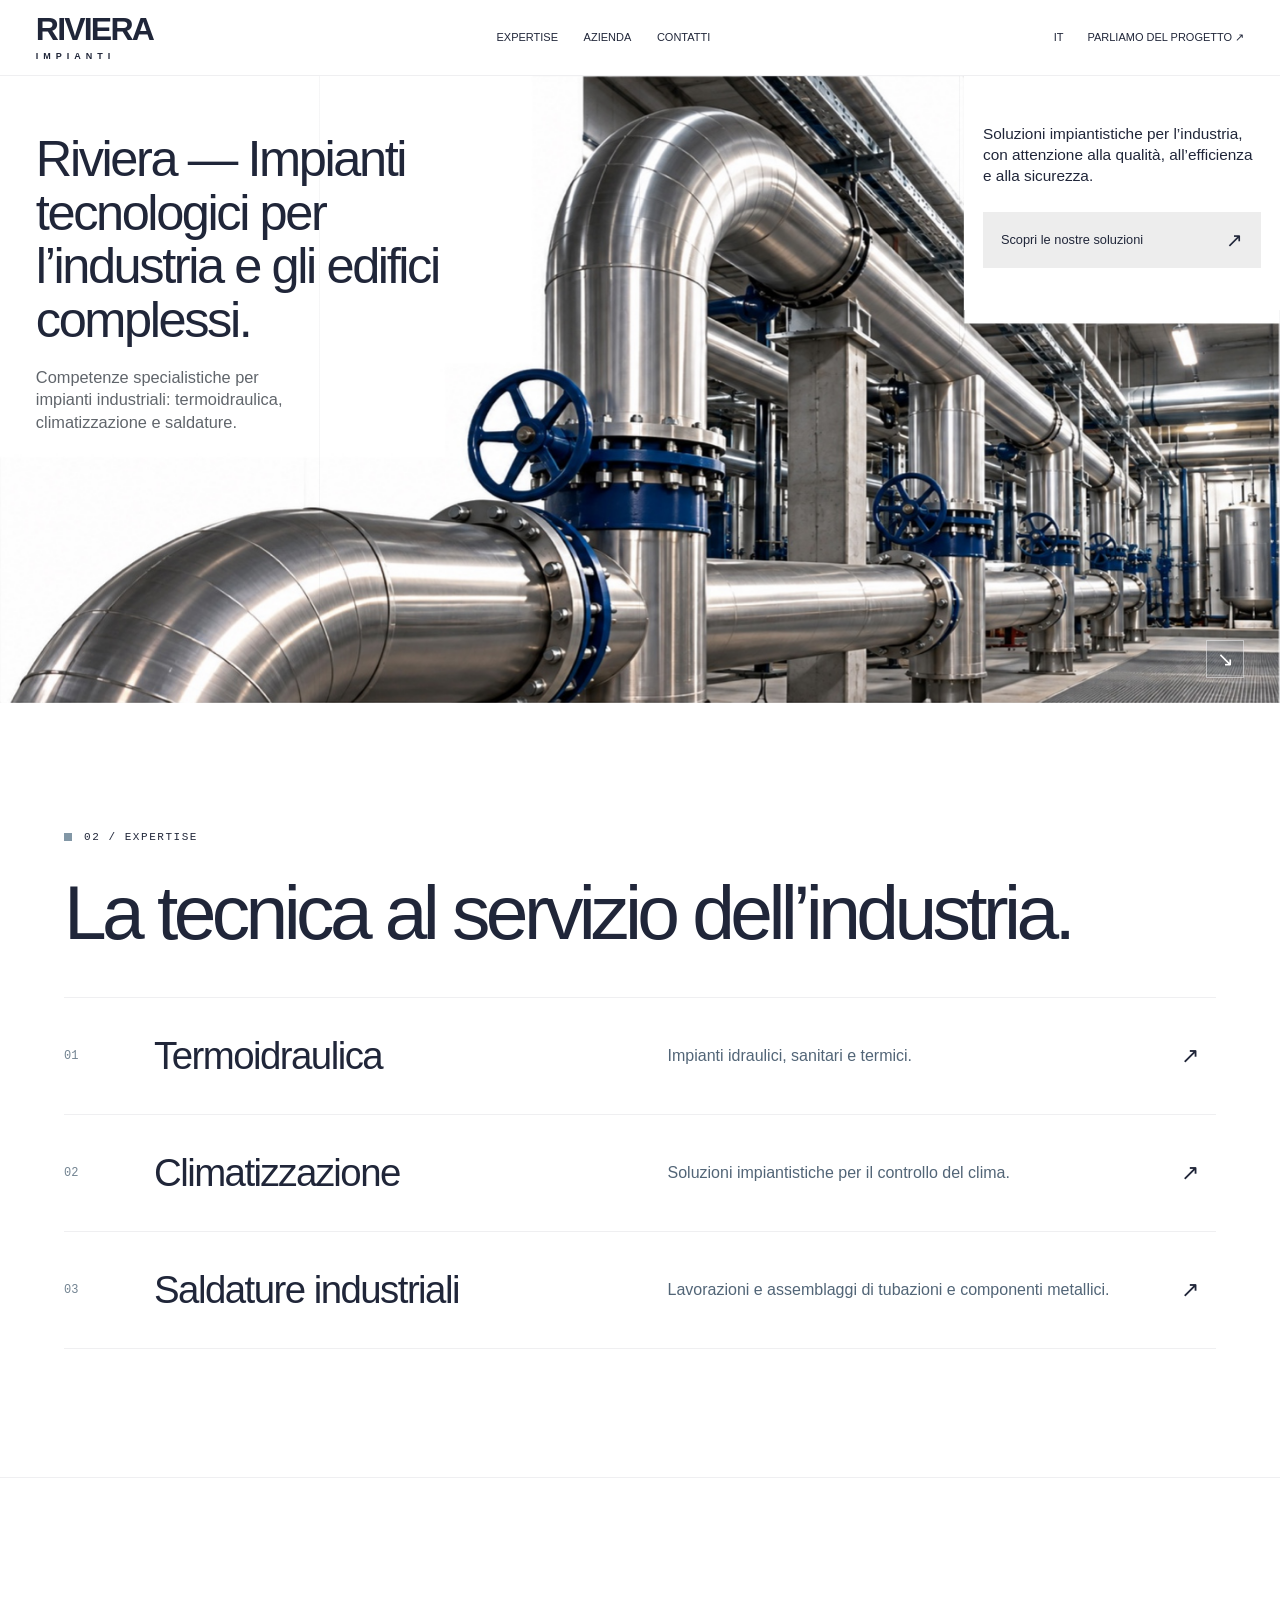
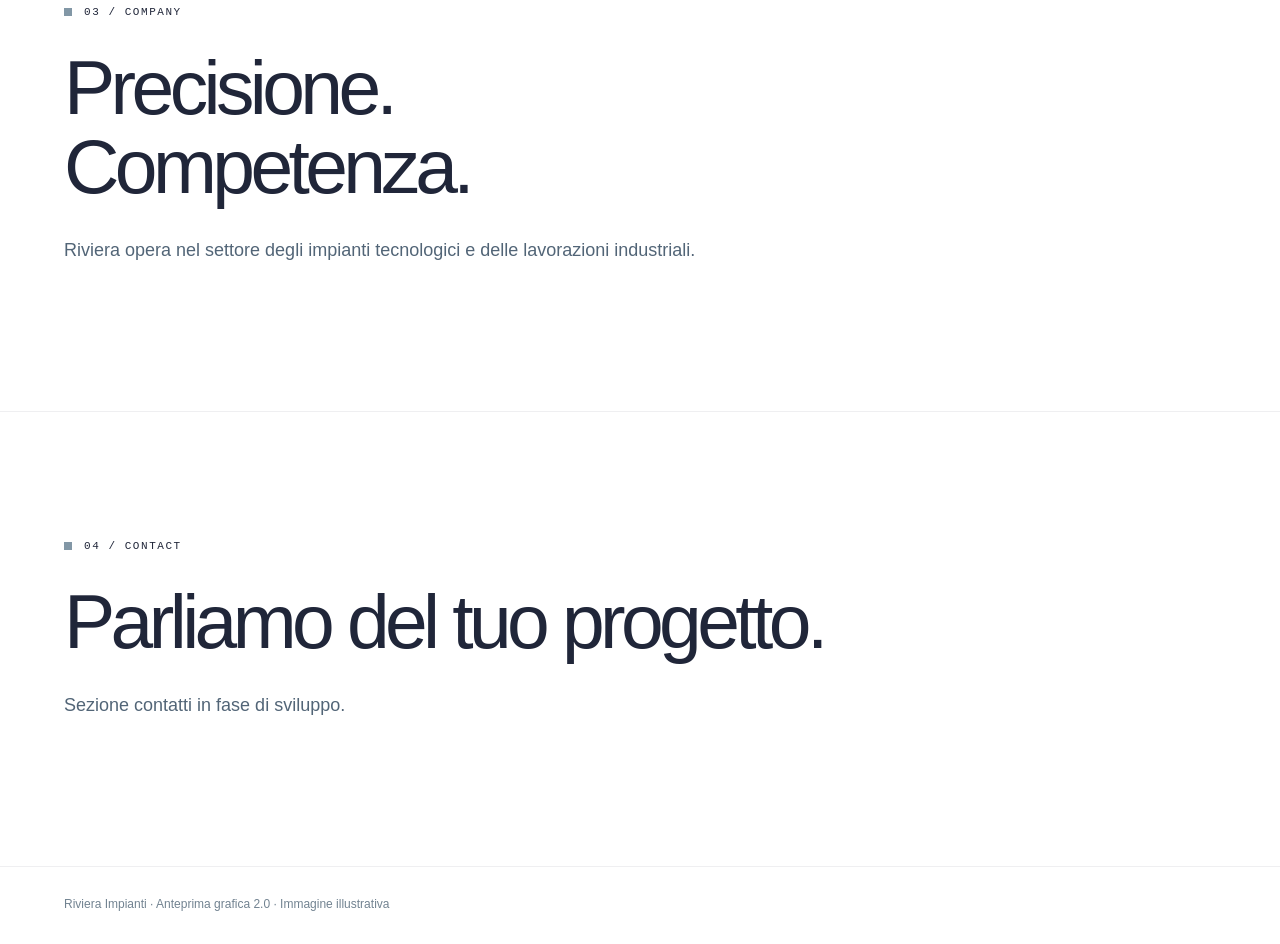
==== commit 09376b76: "Refine Swiss hero proportions and integrate mobile image and typography" ====
--- a/anteprima-v2.html
+++ b/anteprima-v2.html
@@ -1,3 +1,7 @@
 <!doctype html><html lang="it"><head><meta charset="utf-8"><meta name="viewport" content="width=device-width, initial-scale=1"><meta name="robots" content="noindex,nofollow"><title>Riviera Impianti | Anteprima 2.0</title><style>
 :root{--ink:#13263c;--steel:#728391;--line:#13263c22;--paper:#fff;--soft:#f1f4f5}*{box-sizing:border-box}html{scroll-behavior:smooth}body{margin:0;background:var(--paper);color:var(--ink);font-family:Arial,Helvetica,sans-serif}a{color:inherit;text-decoration:none}button{font:inherit;color:inherit;cursor:pointer}button:focus-visible,a:focus-visible{outline:2px solid #50799e;outline-offset:4px}.header{height:86px;display:flex;align-items:center;justify-content:space-between;padding:0 5vw;border-bottom:1px solid var(--line);gap:24px}.logo{font-size:27px;font-weight:800;letter-spacing:-1.8px;line-height:.9}.logo small{display:block;font-size:9px;letter-spacing:5px;margin-top:8px}.nav{display:flex;gap:clamp(18px,3vw,45px);font-size:13px}.contact{display:flex;gap:24px;align-items:center;font-size:13px}.contact a{border:1px solid var(--line);padding:14px 18px}.menu{display:none;background:none;border:none;padding:12px;font-size:22px}.hero{position:relative;min-height:calc(100svh - 86px);display:grid;grid-template-columns:42% 58%;grid-template-rows:1fr auto;overflow:hidden;background-image:linear-gradient(to right,var(--line) 1px,transparent 1px),linear-gradient(to bottom,#13263c0c 1px,transparent 1px);background-size:8.333% 100%,100% 100px}.intro{padding:clamp(55px,8vw,140px) 3vw 50px 5vw;position:relative;z-index:1;align-self:center}.tag{font:11px monospace;letter-spacing:.14em;text-transform:uppercase;display:flex;align-items:center;gap:12px}.tag:before{content:"";width:8px;height:8px;background:#8297a6;display:inline-block}.hero h1{font-size:clamp(49px,5.6vw,100px);font-weight:400;letter-spacing:-.065em;line-height:1.02;margin:34px 0 28px}.intro p{font-size:clamp(15px,1.25vw,19px);line-height:1.6;max-width:38ch;color:#526577}.visual{position:relative;align-self:stretch;min-height:520px;margin:32px 0 0;overflow:hidden;border-left:1px solid var(--line);background:#dde4e8}.visual img{width:100%;height:100%;object-fit:cover;object-position:76% center;position:absolute;inset:0;transform:scale(1.04);filter:saturate(.7) brightness(1.13);animation:photo 1.7s cubic-bezier(.2,.7,.2,1) both}.visual:after{content:"";position:absolute;inset:0;background:linear-gradient(90deg,#dce4e822,transparent 45%);pointer-events:none}.index{position:absolute;bottom:22px;right:24px;font:11px monospace;color:white;z-index:2;letter-spacing:.1em;text-shadow:0 1px 5px #000}.bar{grid-column:1/-1;display:flex;justify-content:space-between;align-items:center;border-top:1px solid var(--line);padding:22px 5vw;background:white;font-size:12px;letter-spacing:.08em}.bar a{display:flex;gap:30px;align-items:center}.arrow{font-size:22px;font-weight:400}.intro>*{animation:rise 1s cubic-bezier(.2,.7,.2,1) both}.intro h1{animation-delay:.1s}.intro p{animation-delay:.25s}@keyframes rise{from{opacity:0;transform:translateY(24px)}to{opacity:1;transform:none}}@keyframes photo{from{opacity:0;transform:scale(1.10)}to{opacity:1;transform:scale(1.04)}}.section{padding:clamp(60px,10vw,150px) 5vw;border-bottom:1px solid var(--line)}.section h2{font-size:clamp(40px,6vw,90px);font-weight:400;line-height:1.03;letter-spacing:-.06em;margin:30px 0}.section>p{max-width:650px;color:#526577;line-height:1.6;font-size:18px}.services{margin-top:45px;border-top:1px solid var(--line)}.service{display:grid;grid-template-columns:70px 1fr 1fr 35px;align-items:center;gap:20px;padding:30px 0;border-bottom:1px solid var(--line)}.service h3{font-size:clamp(24px,3vw,44px);font-weight:400;letter-spacing:-.04em;margin:0}.service p{color:#526577;line-height:1.5}.service span:first-child{font:12px monospace;color:var(--steel)}.service:hover{background:var(--soft)}.foot{padding:30px 5vw;font-size:12px;color:var(--steel)}dialog{border:0;background:white;color:var(--ink);width:100%;max-width:none;height:100%;max-height:none;margin:0;padding:30px;position:fixed}dialog a{display:block;padding:20px 0;border-bottom:1px solid var(--line);font-size:38px;letter-spacing:-.045em}dialog button{border:none;background:none;float:right;font-size:32px}.appear{opacity:1}.js .appear:not(.seen){opacity:0;transform:translateY(22px)}.appear{transition:opacity .8s,transform .8s}@media(max-width:760px){.header{height:70px;padding:0 6vw}.logo{font-size:23px}.nav,.contact{display:none}.menu{display:block}.hero{display:flex;flex-direction:column;min-height:calc(100svh - 70px);background-size:25% 100%,100% 80px}.intro{padding:45px 6vw 30px;align-self:stretch}.hero h1{font-size:clamp(44px,11vw,68px);margin:25px 0 20px;max-width:12ch}.intro p{font-size:15px;margin:0}.visual{margin:0 0 0 6vw;min-height:36svh;flex:1;border-top:1px solid var(--line)}.visual img{object-position:74% 44%}.bar{padding:18px 6vw;font-size:10px;letter-spacing:.02em}.bar a{gap:9px}.section{padding:65px 6vw}.service{grid-template-columns:30px 1fr 25px;gap:12px;padding:24px 0}.service p{grid-column:2;margin:0;font-size:14px}.service .arrow{grid-column:3;grid-row:1}.section>p{font-size:16px}}@media(prefers-reduced-motion:reduce){*{animation:none!important;transition:none!important;scroll-behavior:auto!important}.js .appear:not(.seen){opacity:1;transform:none}}
-</style><style>.visual{background:#f0f3f5;display:grid;place-items:center}.new-placeholder{font-size:12px;letter-spacing:.12em;color:#728391;text-transform:uppercase}</style><style>.hero{display:grid;grid-template-columns:46% 54%;grid-template-rows:1fr auto;min-height:calc(100svh - 86px);background-color:#fff}.visual{position:absolute;inset:0 0 55px 0;margin:0;min-height:0;background:#fff;border:0;z-index:0}.visual img{object-fit:cover;object-position:center bottom;filter:none;transform:none;animation:heroFade 1.5s ease both}.visual:after{display:none}.intro{grid-column:1;grid-row:1;align-self:start;padding:clamp(36px,5vw,90px) 0 45px 5vw;z-index:2}.hero h1{font-size:clamp(37px,4.1vw,76px);letter-spacing:-.055em;line-height:1.06;margin:0 0 25px;max-width:14ch}.intro p{max-width:35ch}.hero-aside{position:absolute;right:0;top:0;width:25%;padding:clamp(20px,2.4vw,45px);background:white;border-left:1px solid var(--line);border-bottom:1px solid var(--line);z-index:2}.hero-aside p{font-size:clamp(13px,1.2vw,19px);line-height:1.4;margin:0 0 26px}.hero-aside a{display:flex;align-items:center;justify-content:space-between;gap:12px;background:#edf0f2;padding:17px 12px;font-size:13px}.hero-aside a span{font-size:20px}.bar{position:relative;grid-row:2;z-index:3;align-self:end}.header{position:relative;z-index:4}.hero{background-image:none}.hero:after{content:"";position:absolute;inset:0 0 55px;pointer-events:none;background:repeating-linear-gradient(90deg,transparent 0,transparent calc(25% - 1px),#13263c0d calc(25% - 1px),#13263c0d 25%);z-index:1}@keyframes heroFade{from{opacity:0}to{opacity:1}}@media(max-width:760px){.hero{display:flex;min-height:0}.intro{padding:36px 6vw 24px;background:white;order:0}.hero h1{font-size:clamp(36px,9.7vw,58px);max-width:16ch}.visual{position:relative;inset:auto;order:1;min-height:0;aspect-ratio:1.2;margin:0;width:100%;flex:none}.visual img{object-position:center bottom;object-fit:cover}.hero-aside{position:relative;order:2;width:auto;padding:20px 6vw;border-left:0}.hero-aside p{font-size:15px;margin-bottom:16px}.bar{order:3;width:100%}.hero:after{display:none}}@media(prefers-reduced-motion:reduce){.visual img{animation:none}}</style></head><body><header class="header"><a class="logo" href="#home" aria-label="Riviera Impianti">RIVIERA<small>IMPIANTI</small></a><nav class="nav" aria-label="Navigazione"><a href="#expertise">Expertise</a><a href="#azienda">Azienda</a><a href="#contatti">Contatti</a></nav><div class="contact"><span>IT</span><a href="#contatti">Parliamo del progetto ↗</a></div><button class="menu" aria-label="Apri menu" onclick="document.querySelector('dialog').showModal()">☰</button></header><main><section class="hero" id="home"><div class="intro"><h1>Riviera — Impianti tecnologici per l’industria e gli edifici complessi.</h1><p>Competenze specialistiche per impianti industriali: termoidraulica, climatizzazione e saldature.</p></div><div class="visual"><img src="riviera-hero-v2.jpg" alt="Tubazioni industriali in acciaio con valvole blu"></div><aside class="hero-aside"><p>Soluzioni impiantistiche per l’industria, con attenzione alla qualità, all’efficienza e alla sicurezza.</p><a href="#expertise">Scopri le nostre soluzioni <span>↗</span></a></aside><div class="bar"><span>RIVIERA / IMPIANTI</span><a href="#expertise">ESPLORA LE COMPETENZE <span class="arrow">↘</span></a></div></section><section class="section appear" id="expertise"><span class="tag">02 / Expertise</span><h2>La tecnica al servizio dell’industria.</h2><div class="services"><a class="service" href="#contatti"><span>01</span><h3>Termoidraulica</h3><p>Impianti idraulici, sanitari e termici.</p><span class="arrow">↗</span></a><a class="service" href="#contatti"><span>02</span><h3>Climatizzazione</h3><p>Soluzioni impiantistiche per il controllo del clima.</p><span class="arrow">↗</span></a><a class="service" href="#contatti"><span>03</span><h3>Saldature industriali</h3><p>Lavorazioni e assemblaggi di tubazioni e componenti metallici.</p><span class="arrow">↗</span></a></div></section><section class="section appear" id="azienda"><span class="tag">03 / Company</span><h2>Precisione.<br>Competenza.</h2><p>Riviera opera nel settore degli impianti tecnologici e delle lavorazioni industriali.</p></section><section class="section appear" id="contatti"><span class="tag">04 / Contact</span><h2>Parliamo del tuo progetto.</h2><p>Sezione contatti in fase di sviluppo.</p></section></main><footer class="foot">Riviera Impianti · Anteprima grafica 2.0 · Immagine illustrativa</footer><dialog><button aria-label="Chiudi menu" onclick="this.parentElement.close()">×</button><a href="#home">Home</a><a href="#expertise">Expertise</a><a href="#azienda">Azienda</a><a href="#contatti">Contatti</a></dialog><script>document.querySelectorAll('dialog a').forEach(a=>a.addEventListener('click',()=>document.querySelector('dialog').close()));if('IntersectionObserver'in window&&!matchMedia('(prefers-reduced-motion: reduce)').matches){document.documentElement.classList.add('js');const o=new IntersectionObserver(es=>es.forEach(e=>{if(e.isIntersecting){e.target.classList.add('seen');o.unobserve(e.target)}}),{threshold:.05});document.querySelectorAll('.appear').forEach(e=>o.observe(e))}</script></body></html>+</style><style>.visual{background:#f0f3f5;display:grid;place-items:center}.new-placeholder{font-size:12px;letter-spacing:.12em;color:#728391;text-transform:uppercase}</style><style>.hero{display:grid;grid-template-columns:46% 54%;grid-template-rows:1fr auto;min-height:calc(100svh - 86px);background-color:#fff}.visual{position:absolute;inset:0 0 55px 0;margin:0;min-height:0;background:#fff;border:0;z-index:0}.visual img{object-fit:cover;object-position:center bottom;filter:none;transform:none;animation:heroFade 1.5s ease both}.visual:after{display:none}.intro{grid-column:1;grid-row:1;align-self:start;padding:clamp(36px,5vw,90px) 0 45px 5vw;z-index:2}.hero h1{font-size:clamp(37px,4.1vw,76px);letter-spacing:-.055em;line-height:1.06;margin:0 0 25px;max-width:14ch}.intro p{max-width:35ch}.hero-aside{position:absolute;right:0;top:0;width:25%;padding:clamp(20px,2.4vw,45px);background:white;border-left:1px solid var(--line);border-bottom:1px solid var(--line);z-index:2}.hero-aside p{font-size:clamp(13px,1.2vw,19px);line-height:1.4;margin:0 0 26px}.hero-aside a{display:flex;align-items:center;justify-content:space-between;gap:12px;background:#edf0f2;padding:17px 12px;font-size:13px}.hero-aside a span{font-size:20px}.bar{position:relative;grid-row:2;z-index:3;align-self:end}.header{position:relative;z-index:4}.hero{background-image:none}.hero:after{content:"";position:absolute;inset:0 0 55px;pointer-events:none;background:repeating-linear-gradient(90deg,transparent 0,transparent calc(25% - 1px),#13263c0d calc(25% - 1px),#13263c0d 25%);z-index:1}@keyframes heroFade{from{opacity:0}to{opacity:1}}@media(max-width:760px){.hero{display:flex;min-height:0}.intro{padding:36px 6vw 24px;background:white;order:0}.hero h1{font-size:clamp(36px,9.7vw,58px);max-width:16ch}.visual{position:relative;inset:auto;order:1;min-height:0;aspect-ratio:1.2;margin:0;width:100%;flex:none}.visual img{object-position:center bottom;object-fit:cover}.hero-aside{position:relative;order:2;width:auto;padding:20px 6vw;border-left:0}.hero-aside p{font-size:15px;margin-bottom:16px}.bar{order:3;width:100%}.hero:after{display:none}}@media(prefers-reduced-motion:reduce){.visual img{animation:none}}</style><style>
+:root{--ink:#202639;--line:#20263912} .header{height:clamp(62px,5.9vw,90px);padding:0 2.8vw;gap:2vw}.nav{gap:2vw;text-transform:uppercase;font-size:11px}.contact{font-size:11px;text-transform:uppercase}.contact a{border:0;padding:0}.logo{font-size:clamp(24px,2.5vw,38px)}.hero{display:block;position:relative;min-height:0;height:auto;aspect-ratio:2.04;overflow:hidden;background:#fff}.visual{position:absolute;inset:0;width:100%;height:100%;margin:0;aspect-ratio:auto;border:0;z-index:0}.visual img{position:absolute;inset:0;width:100%;height:100%;object-fit:fill;object-position:center;transform:none;filter:none}.intro{position:absolute;top:9%;left:2.8%;width:41%;padding:0;background:none;z-index:2}.hero h1{font-size:clamp(25px,3.95vw,68px);line-height:1.06;letter-spacing:-.048em;font-weight:500;max-width:none;margin:0 0 1.5vw}.intro p{font-size:clamp(12px,1.28vw,21px);line-height:1.4;max-width:30ch;margin:0;color:#60656b}.hero-aside{position:absolute;top:0;right:0;width:24.7%;padding:3.8% 1.5% 3.3%;background:#fff;z-index:2;border:0}.hero-aside p{font-size:clamp(12px,1.2vw,19px);line-height:1.35;margin:0 0 2vw}.hero-aside a{padding:1.25vw 1.4vw;background:#ededed;font-size:clamp(11px,1vw,15px)}.hero:after{inset:0;background:repeating-linear-gradient(90deg,transparent 0,transparent calc(25% - 1px),#2026390b calc(25% - 1px),#2026390b 25%);display:block}.hero-next{position:absolute;right:2.8%;bottom:4%;border:1px solid #ffffff80;color:white;display:grid;place-items:center;width:38px;height:38px;z-index:4;background:#13263c22;font-size:20px}.desktop-break{display:inline}
+@media(max-width:760px){.header{height:66px;padding:0 5.5vw}.hero{display:block;min-height:calc(100svh - 66px);height:auto;aspect-ratio:auto}.intro{top:0;left:0;width:100%;padding:7vw 5.5vw 0;background:transparent}.hero h1{font-size:clamp(33px,8.1vw,49px);line-height:1.04;letter-spacing:-.05em;max-width:94%;margin:0 0 4vw}.desktop-break{display:none}.intro p{font-size:clamp(13px,3.4vw,16px);max-width:72%;line-height:1.38}.visual{position:absolute;inset:auto 0 0;height:66%;width:100%;margin:0;aspect-ratio:auto;min-height:0;background:white}.visual img{object-fit:contain;object-position:center bottom;height:auto;width:100%;top:auto;bottom:0;transform:scale(1.22);transform-origin:65% bottom}.visual:before{content:"";position:absolute;inset:0;background:linear-gradient(180deg,white 0%,#fff0 38%);z-index:1;pointer-events:none}.hero-aside{position:absolute;top:auto;bottom:35%;right:0;width:46%;padding:3vw 3.8vw;background:#ffffffed;border:1px solid var(--line);z-index:3}.hero-aside p{display:none}.hero-aside a{font-size:11px;line-height:1.3;padding:11px 8px;background:#edf0f2}.hero-aside a span{font-size:17px}.hero:after{display:block;inset:0}.hero-next{bottom:3%;right:5.5%}}
+@media(max-width:760px) and (max-height:720px){.hero{min-height:690px}}@media(prefers-reduced-motion:reduce){.visual img{animation:none!important}}
+</style></head><body><header class="header"><a class="logo" href="#home" aria-label="Riviera Impianti">RIVIERA<small>IMPIANTI</small></a><nav class="nav" aria-label="Navigazione"><a href="#expertise">Expertise</a><a href="#azienda">Azienda</a><a href="#contatti">Contatti</a></nav><div class="contact"><span>IT</span><a href="#contatti">Parliamo del progetto ↗</a></div><button class="menu" aria-label="Apri menu" onclick="document.querySelector('dialog').showModal()">☰</button></header><main><section class="hero" id="home"><div class="intro"><h1>Riviera — Impianti<br class="desktop-break"> tecnologici per<br class="desktop-break"> l’industria e gli edifici<br class="desktop-break"> complessi.</h1><p>Competenze specialistiche per impianti industriali: termoidraulica, climatizzazione e saldature.</p></div><div class="visual"><img src="riviera-hero-v2.jpg" alt="Tubazioni industriali in acciaio con valvole blu"></div><aside class="hero-aside"><p>Soluzioni impiantistiche per l’industria, con attenzione alla qualità, all’efficienza e alla sicurezza.</p><a href="#expertise">Scopri le nostre soluzioni <span>↗</span></a></aside><a class="hero-next" href="#expertise" aria-label="Esplora le competenze">↘</a></section><section class="section appear" id="expertise"><span class="tag">02 / Expertise</span><h2>La tecnica al servizio dell’industria.</h2><div class="services"><a class="service" href="#contatti"><span>01</span><h3>Termoidraulica</h3><p>Impianti idraulici, sanitari e termici.</p><span class="arrow">↗</span></a><a class="service" href="#contatti"><span>02</span><h3>Climatizzazione</h3><p>Soluzioni impiantistiche per il controllo del clima.</p><span class="arrow">↗</span></a><a class="service" href="#contatti"><span>03</span><h3>Saldature industriali</h3><p>Lavorazioni e assemblaggi di tubazioni e componenti metallici.</p><span class="arrow">↗</span></a></div></section><section class="section appear" id="azienda"><span class="tag">03 / Company</span><h2>Precisione.<br>Competenza.</h2><p>Riviera opera nel settore degli impianti tecnologici e delle lavorazioni industriali.</p></section><section class="section appear" id="contatti"><span class="tag">04 / Contact</span><h2>Parliamo del tuo progetto.</h2><p>Sezione contatti in fase di sviluppo.</p></section></main><footer class="foot">Riviera Impianti · Anteprima grafica 2.0 · Immagine illustrativa</footer><dialog><button aria-label="Chiudi menu" onclick="this.parentElement.close()">×</button><a href="#home">Home</a><a href="#expertise">Expertise</a><a href="#azienda">Azienda</a><a href="#contatti">Contatti</a></dialog><script>document.querySelectorAll('dialog a').forEach(a=>a.addEventListener('click',()=>document.querySelector('dialog').close()));if('IntersectionObserver'in window&&!matchMedia('(prefers-reduced-motion: reduce)').matches){document.documentElement.classList.add('js');const o=new IntersectionObserver(es=>es.forEach(e=>{if(e.isIntersecting){e.target.classList.add('seen');o.unobserve(e.target)}}),{threshold:.05});document.querySelectorAll('.appear').forEach(e=>o.observe(e))}</script></body></html>
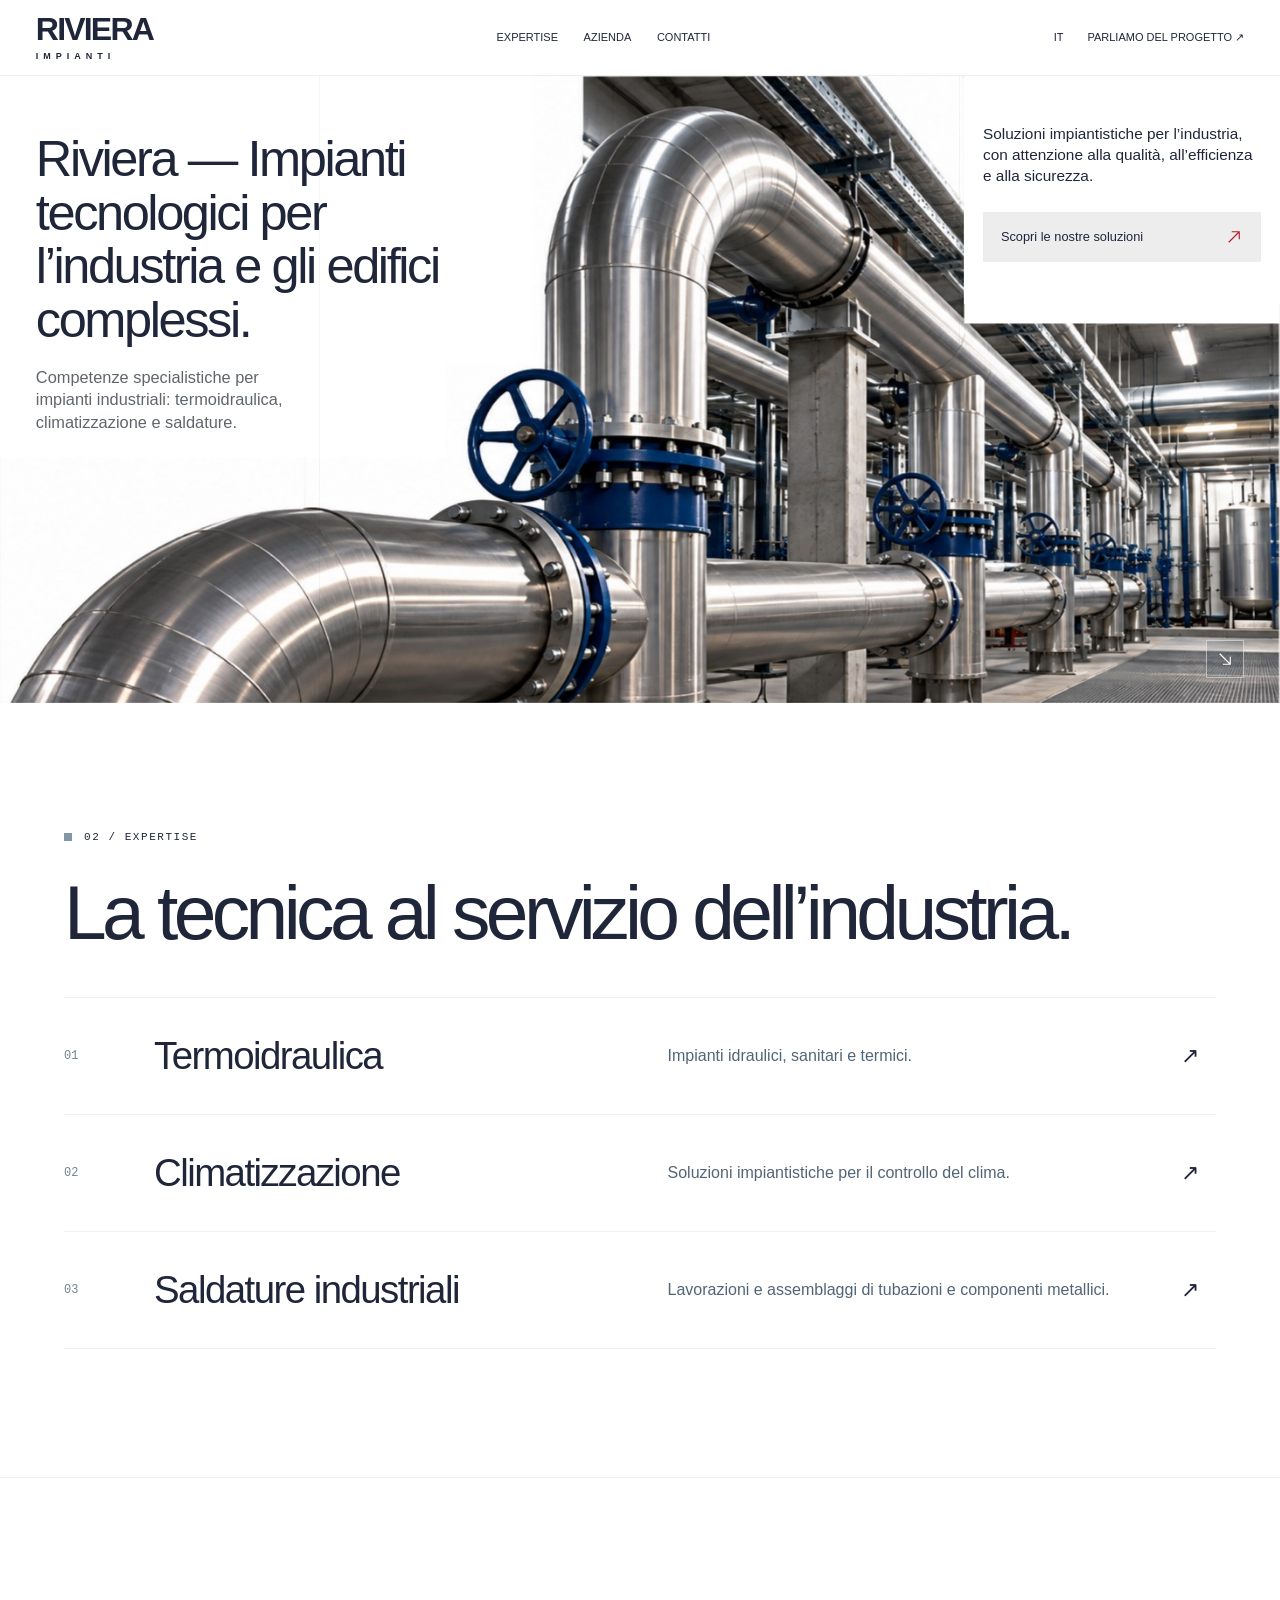
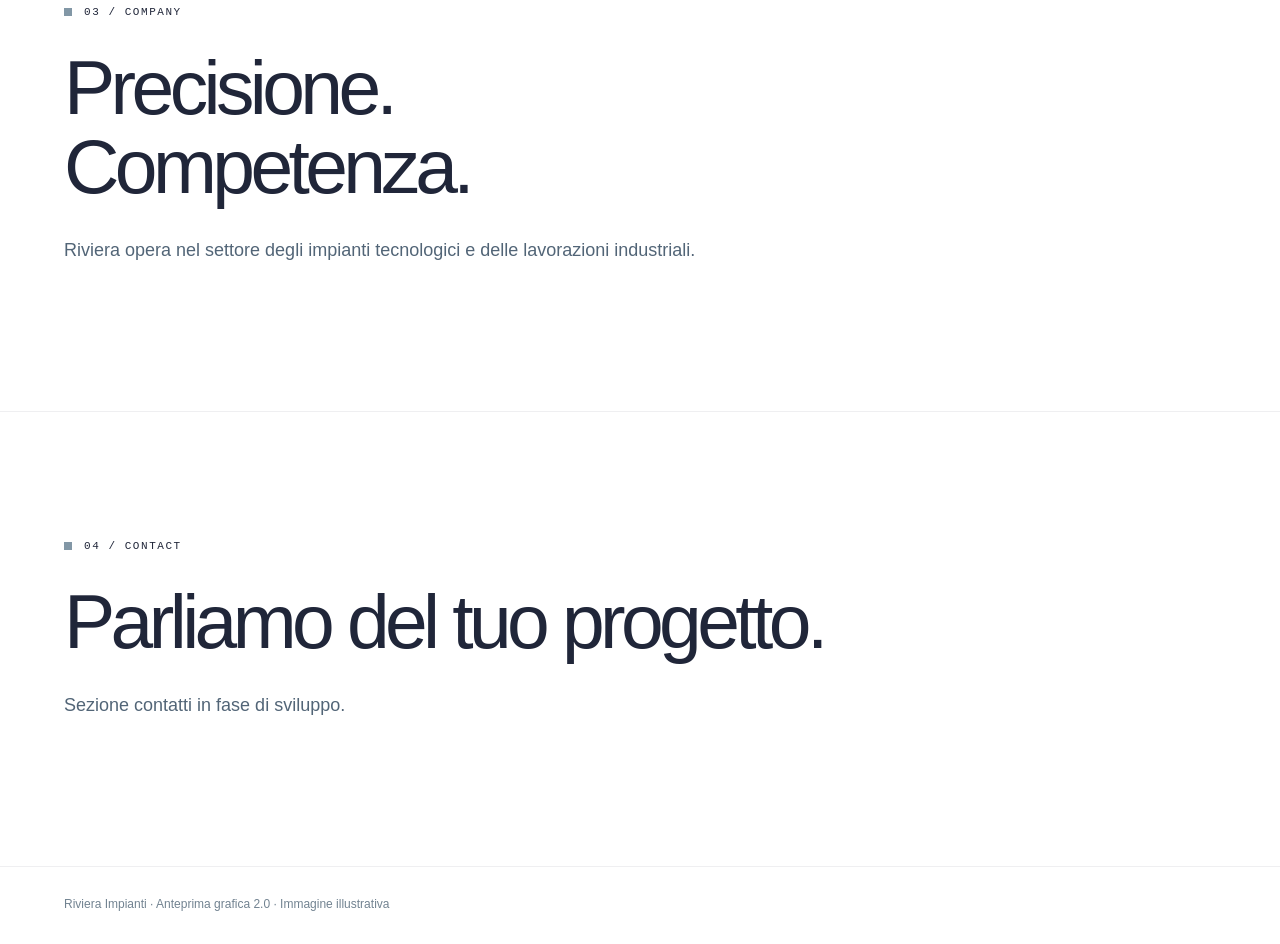
==== commit 5d06ea2d: "Compact mobile hero, enlarge industrial photograph, replace emoji arrows with SVG" ====
--- a/anteprima-v2.html
+++ b/anteprima-v2.html
@@ -4,4 +4,18 @@
 :root{--ink:#202639;--line:#20263912} .header{height:clamp(62px,5.9vw,90px);padding:0 2.8vw;gap:2vw}.nav{gap:2vw;text-transform:uppercase;font-size:11px}.contact{font-size:11px;text-transform:uppercase}.contact a{border:0;padding:0}.logo{font-size:clamp(24px,2.5vw,38px)}.hero{display:block;position:relative;min-height:0;height:auto;aspect-ratio:2.04;overflow:hidden;background:#fff}.visual{position:absolute;inset:0;width:100%;height:100%;margin:0;aspect-ratio:auto;border:0;z-index:0}.visual img{position:absolute;inset:0;width:100%;height:100%;object-fit:fill;object-position:center;transform:none;filter:none}.intro{position:absolute;top:9%;left:2.8%;width:41%;padding:0;background:none;z-index:2}.hero h1{font-size:clamp(25px,3.95vw,68px);line-height:1.06;letter-spacing:-.048em;font-weight:500;max-width:none;margin:0 0 1.5vw}.intro p{font-size:clamp(12px,1.28vw,21px);line-height:1.4;max-width:30ch;margin:0;color:#60656b}.hero-aside{position:absolute;top:0;right:0;width:24.7%;padding:3.8% 1.5% 3.3%;background:#fff;z-index:2;border:0}.hero-aside p{font-size:clamp(12px,1.2vw,19px);line-height:1.35;margin:0 0 2vw}.hero-aside a{padding:1.25vw 1.4vw;background:#ededed;font-size:clamp(11px,1vw,15px)}.hero:after{inset:0;background:repeating-linear-gradient(90deg,transparent 0,transparent calc(25% - 1px),#2026390b calc(25% - 1px),#2026390b 25%);display:block}.hero-next{position:absolute;right:2.8%;bottom:4%;border:1px solid #ffffff80;color:white;display:grid;place-items:center;width:38px;height:38px;z-index:4;background:#13263c22;font-size:20px}.desktop-break{display:inline}
 @media(max-width:760px){.header{height:66px;padding:0 5.5vw}.hero{display:block;min-height:calc(100svh - 66px);height:auto;aspect-ratio:auto}.intro{top:0;left:0;width:100%;padding:7vw 5.5vw 0;background:transparent}.hero h1{font-size:clamp(33px,8.1vw,49px);line-height:1.04;letter-spacing:-.05em;max-width:94%;margin:0 0 4vw}.desktop-break{display:none}.intro p{font-size:clamp(13px,3.4vw,16px);max-width:72%;line-height:1.38}.visual{position:absolute;inset:auto 0 0;height:66%;width:100%;margin:0;aspect-ratio:auto;min-height:0;background:white}.visual img{object-fit:contain;object-position:center bottom;height:auto;width:100%;top:auto;bottom:0;transform:scale(1.22);transform-origin:65% bottom}.visual:before{content:"";position:absolute;inset:0;background:linear-gradient(180deg,white 0%,#fff0 38%);z-index:1;pointer-events:none}.hero-aside{position:absolute;top:auto;bottom:35%;right:0;width:46%;padding:3vw 3.8vw;background:#ffffffed;border:1px solid var(--line);z-index:3}.hero-aside p{display:none}.hero-aside a{font-size:11px;line-height:1.3;padding:11px 8px;background:#edf0f2}.hero-aside a span{font-size:17px}.hero:after{display:block;inset:0}.hero-next{bottom:3%;right:5.5%}}
 @media(max-width:760px) and (max-height:720px){.hero{min-height:690px}}@media(prefers-reduced-motion:reduce){.visual img{animation:none!important}}
-</style></head><body><header class="header"><a class="logo" href="#home" aria-label="Riviera Impianti">RIVIERA<small>IMPIANTI</small></a><nav class="nav" aria-label="Navigazione"><a href="#expertise">Expertise</a><a href="#azienda">Azienda</a><a href="#contatti">Contatti</a></nav><div class="contact"><span>IT</span><a href="#contatti">Parliamo del progetto ↗</a></div><button class="menu" aria-label="Apri menu" onclick="document.querySelector('dialog').showModal()">☰</button></header><main><section class="hero" id="home"><div class="intro"><h1>Riviera — Impianti<br class="desktop-break"> tecnologici per<br class="desktop-break"> l’industria e gli edifici<br class="desktop-break"> complessi.</h1><p>Competenze specialistiche per impianti industriali: termoidraulica, climatizzazione e saldature.</p></div><div class="visual"><img src="riviera-hero-v2.jpg" alt="Tubazioni industriali in acciaio con valvole blu"></div><aside class="hero-aside"><p>Soluzioni impiantistiche per l’industria, con attenzione alla qualità, all’efficienza e alla sicurezza.</p><a href="#expertise">Scopri le nostre soluzioni <span>↗</span></a></aside><a class="hero-next" href="#expertise" aria-label="Esplora le competenze">↘</a></section><section class="section appear" id="expertise"><span class="tag">02 / Expertise</span><h2>La tecnica al servizio dell’industria.</h2><div class="services"><a class="service" href="#contatti"><span>01</span><h3>Termoidraulica</h3><p>Impianti idraulici, sanitari e termici.</p><span class="arrow">↗</span></a><a class="service" href="#contatti"><span>02</span><h3>Climatizzazione</h3><p>Soluzioni impiantistiche per il controllo del clima.</p><span class="arrow">↗</span></a><a class="service" href="#contatti"><span>03</span><h3>Saldature industriali</h3><p>Lavorazioni e assemblaggi di tubazioni e componenti metallici.</p><span class="arrow">↗</span></a></div></section><section class="section appear" id="azienda"><span class="tag">03 / Company</span><h2>Precisione.<br>Competenza.</h2><p>Riviera opera nel settore degli impianti tecnologici e delle lavorazioni industriali.</p></section><section class="section appear" id="contatti"><span class="tag">04 / Contact</span><h2>Parliamo del tuo progetto.</h2><p>Sezione contatti in fase di sviluppo.</p></section></main><footer class="foot">Riviera Impianti · Anteprima grafica 2.0 · Immagine illustrativa</footer><dialog><button aria-label="Chiudi menu" onclick="this.parentElement.close()">×</button><a href="#home">Home</a><a href="#expertise">Expertise</a><a href="#azienda">Azienda</a><a href="#contatti">Contatti</a></dialog><script>document.querySelectorAll('dialog a').forEach(a=>a.addEventListener('click',()=>document.querySelector('dialog').close()));if('IntersectionObserver'in window&&!matchMedia('(prefers-reduced-motion: reduce)').matches){document.documentElement.classList.add('js');const o=new IntersectionObserver(es=>es.forEach(e=>{if(e.isIntersecting){e.target.classList.add('seen');o.unobserve(e.target)}}),{threshold:.05});document.querySelectorAll('.appear').forEach(e=>o.observe(e))}</script></body></html>+</style><style>
+@media(max-width:760px){
+.hero{height:clamp(530px,148vw,680px);min-height:0!important;aspect-ratio:auto}
+.intro{padding:6vw 5.5vw 0}
+.hero h1{font-size:clamp(30px,7.8vw,46px);max-width:95%;margin-bottom:3vw}
+.intro p{font-size:clamp(13px,3.35vw,16px);max-width:76%;line-height:1.35}
+.visual{height:100%;inset:0;overflow:hidden}
+.visual img{width:150%;max-width:none;height:auto;left:-37%;bottom:0;top:auto;transform:none;object-fit:contain;object-position:bottom}
+.visual:before{background:none}
+.hero-aside{top:auto;bottom:37%;right:0;width:43%;padding:0;border:0;background:none}
+.hero-aside a{background:#f0f0f0;min-height:45px;padding:10px 12px;font-size:12px;gap:6px}
+.hero-aside svg{flex-shrink:0}
+.hero-next{width:32px;height:32px;bottom:3%;right:5.5%;border-color:#ffffffa0;background:#17243840}
+}
+</style></head><body><header class="header"><a class="logo" href="#home" aria-label="Riviera Impianti">RIVIERA<small>IMPIANTI</small></a><nav class="nav" aria-label="Navigazione"><a href="#expertise">Expertise</a><a href="#azienda">Azienda</a><a href="#contatti">Contatti</a></nav><div class="contact"><span>IT</span><a href="#contatti">Parliamo del progetto ↗</a></div><button class="menu" aria-label="Apri menu" onclick="document.querySelector('dialog').showModal()">☰</button></header><main><section class="hero" id="home"><div class="intro"><h1>Riviera — Impianti<br class="desktop-break"> tecnologici per<br class="desktop-break"> l’industria e gli edifici<br class="desktop-break"> complessi.</h1><p>Competenze specialistiche per impianti industriali: termoidraulica, climatizzazione e saldature.</p></div><div class="visual"><img src="riviera-hero-v2.jpg" alt="Tubazioni industriali in acciaio con valvole blu"></div><aside class="hero-aside"><p>Soluzioni impiantistiche per l’industria, con attenzione alla qualità, all’efficienza e alla sicurezza.</p><a href="#expertise">Scopri le nostre soluzioni <svg width="18" height="18" viewBox="0 0 24 24" fill="none" aria-hidden="true"><path d="M5 19L19 5M9 5h10v10" stroke="#b81926" stroke-width="1.5"/></svg></a></aside><a class="hero-next" href="#expertise" aria-label="Esplora le competenze"><svg width="18" height="18" viewBox="0 0 24 24" fill="none" aria-hidden="true"><path d="M5 5l14 14M9 19h10V9" stroke="currentColor" stroke-width="1.5"/></svg></a></section><section class="section appear" id="expertise"><span class="tag">02 / Expertise</span><h2>La tecnica al servizio dell’industria.</h2><div class="services"><a class="service" href="#contatti"><span>01</span><h3>Termoidraulica</h3><p>Impianti idraulici, sanitari e termici.</p><span class="arrow">↗</span></a><a class="service" href="#contatti"><span>02</span><h3>Climatizzazione</h3><p>Soluzioni impiantistiche per il controllo del clima.</p><span class="arrow">↗</span></a><a class="service" href="#contatti"><span>03</span><h3>Saldature industriali</h3><p>Lavorazioni e assemblaggi di tubazioni e componenti metallici.</p><span class="arrow">↗</span></a></div></section><section class="section appear" id="azienda"><span class="tag">03 / Company</span><h2>Precisione.<br>Competenza.</h2><p>Riviera opera nel settore degli impianti tecnologici e delle lavorazioni industriali.</p></section><section class="section appear" id="contatti"><span class="tag">04 / Contact</span><h2>Parliamo del tuo progetto.</h2><p>Sezione contatti in fase di sviluppo.</p></section></main><footer class="foot">Riviera Impianti · Anteprima grafica 2.0 · Immagine illustrativa</footer><dialog><button aria-label="Chiudi menu" onclick="this.parentElement.close()">×</button><a href="#home">Home</a><a href="#expertise">Expertise</a><a href="#azienda">Azienda</a><a href="#contatti">Contatti</a></dialog><script>document.querySelectorAll('dialog a').forEach(a=>a.addEventListener('click',()=>document.querySelector('dialog').close()));if('IntersectionObserver'in window&&!matchMedia('(prefers-reduced-motion: reduce)').matches){document.documentElement.classList.add('js');const o=new IntersectionObserver(es=>es.forEach(e=>{if(e.isIntersecting){e.target.classList.add('seen');o.unobserve(e.target)}}),{threshold:.05});document.querySelectorAll('.appear').forEach(e=>o.observe(e))}</script></body></html>
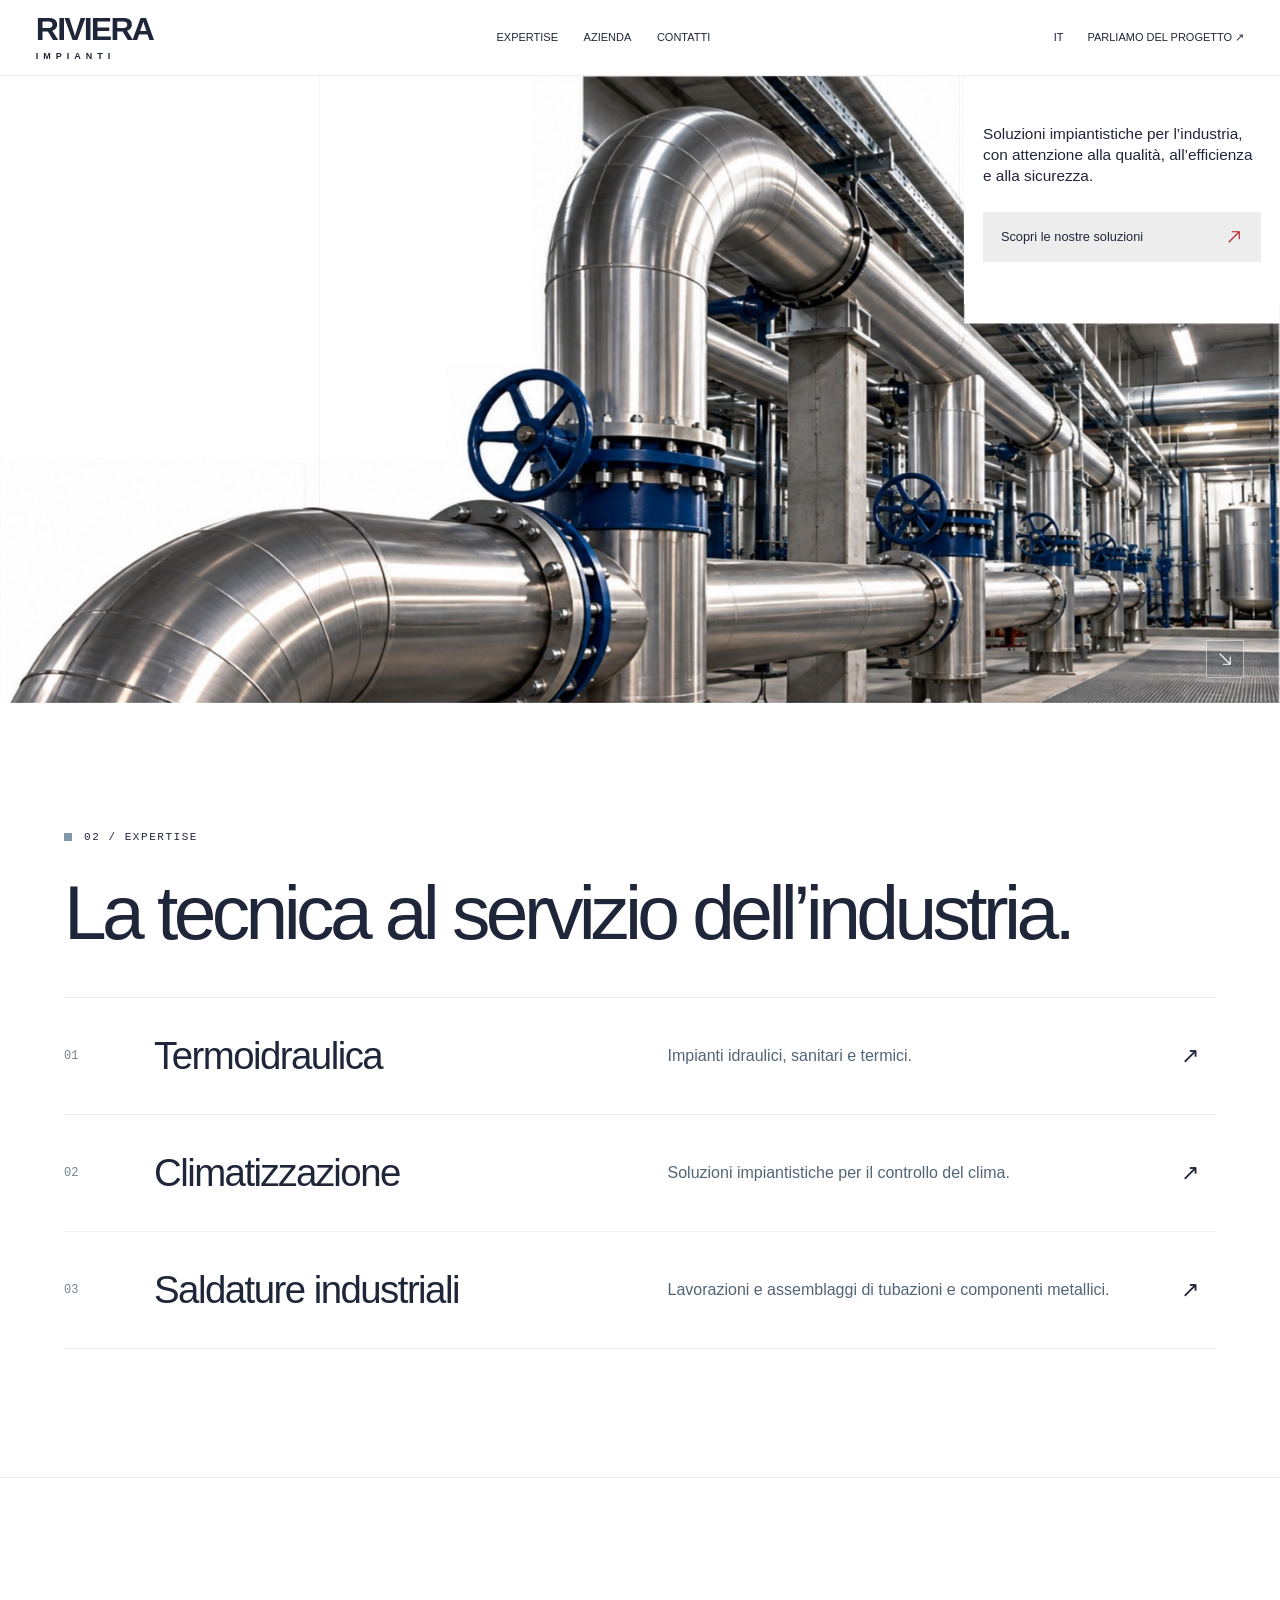
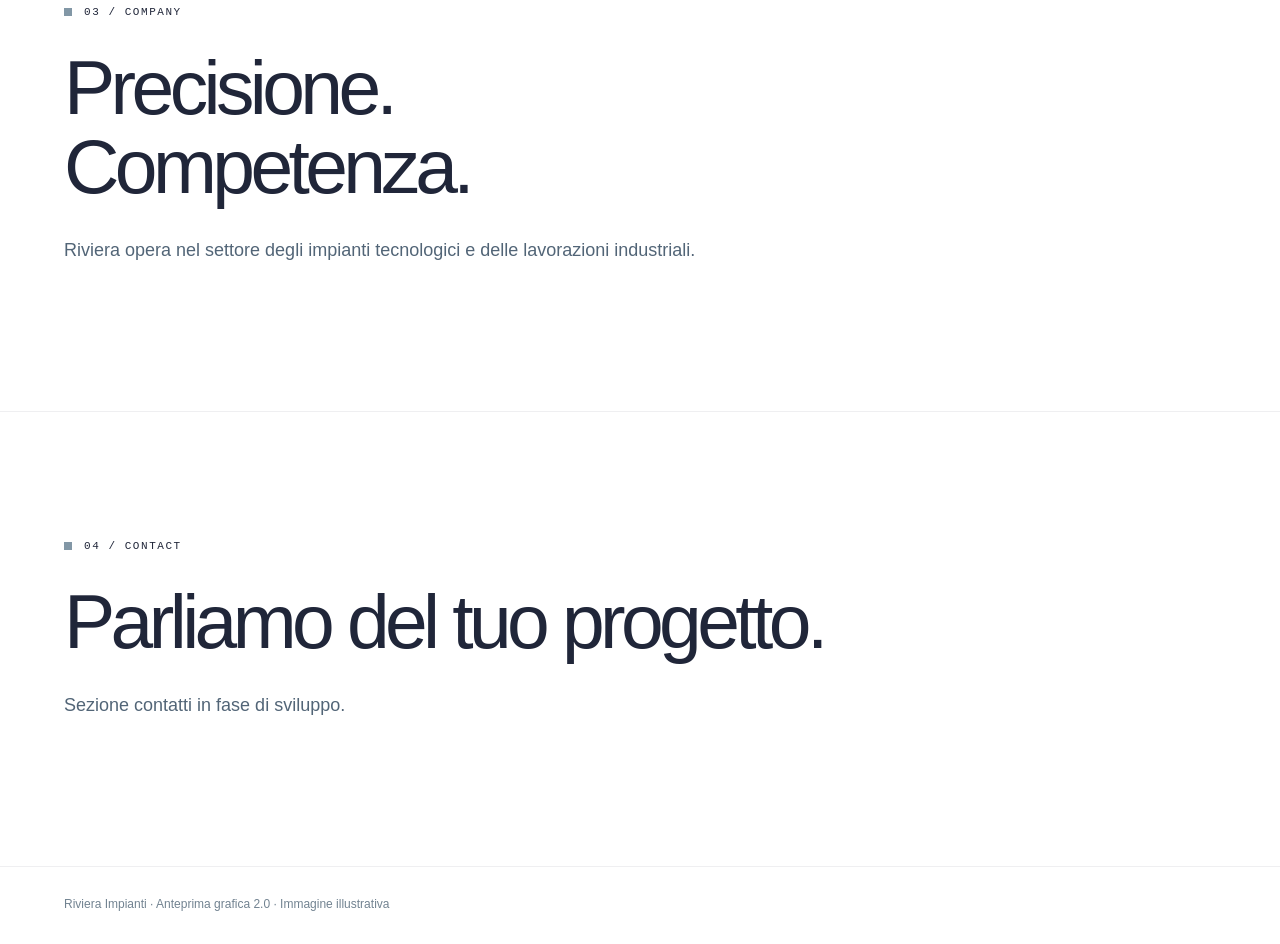
==== commit 3f8aa468: "Remove hero headline and position industrial photography directly below navigation" ====
--- a/anteprima-v2.html
+++ b/anteprima-v2.html
@@ -18,4 +18,4 @@
 .hero-aside svg{flex-shrink:0}
 .hero-next{width:32px;height:32px;bottom:3%;right:5.5%;border-color:#ffffffa0;background:#17243840}
 }
-</style></head><body><header class="header"><a class="logo" href="#home" aria-label="Riviera Impianti">RIVIERA<small>IMPIANTI</small></a><nav class="nav" aria-label="Navigazione"><a href="#expertise">Expertise</a><a href="#azienda">Azienda</a><a href="#contatti">Contatti</a></nav><div class="contact"><span>IT</span><a href="#contatti">Parliamo del progetto ↗</a></div><button class="menu" aria-label="Apri menu" onclick="document.querySelector('dialog').showModal()">☰</button></header><main><section class="hero" id="home"><div class="intro"><h1>Riviera — Impianti<br class="desktop-break"> tecnologici per<br class="desktop-break"> l’industria e gli edifici<br class="desktop-break"> complessi.</h1><p>Competenze specialistiche per impianti industriali: termoidraulica, climatizzazione e saldature.</p></div><div class="visual"><img src="riviera-hero-v2.jpg" alt="Tubazioni industriali in acciaio con valvole blu"></div><aside class="hero-aside"><p>Soluzioni impiantistiche per l’industria, con attenzione alla qualità, all’efficienza e alla sicurezza.</p><a href="#expertise">Scopri le nostre soluzioni <svg width="18" height="18" viewBox="0 0 24 24" fill="none" aria-hidden="true"><path d="M5 19L19 5M9 5h10v10" stroke="#b81926" stroke-width="1.5"/></svg></a></aside><a class="hero-next" href="#expertise" aria-label="Esplora le competenze"><svg width="18" height="18" viewBox="0 0 24 24" fill="none" aria-hidden="true"><path d="M5 5l14 14M9 19h10V9" stroke="currentColor" stroke-width="1.5"/></svg></a></section><section class="section appear" id="expertise"><span class="tag">02 / Expertise</span><h2>La tecnica al servizio dell’industria.</h2><div class="services"><a class="service" href="#contatti"><span>01</span><h3>Termoidraulica</h3><p>Impianti idraulici, sanitari e termici.</p><span class="arrow">↗</span></a><a class="service" href="#contatti"><span>02</span><h3>Climatizzazione</h3><p>Soluzioni impiantistiche per il controllo del clima.</p><span class="arrow">↗</span></a><a class="service" href="#contatti"><span>03</span><h3>Saldature industriali</h3><p>Lavorazioni e assemblaggi di tubazioni e componenti metallici.</p><span class="arrow">↗</span></a></div></section><section class="section appear" id="azienda"><span class="tag">03 / Company</span><h2>Precisione.<br>Competenza.</h2><p>Riviera opera nel settore degli impianti tecnologici e delle lavorazioni industriali.</p></section><section class="section appear" id="contatti"><span class="tag">04 / Contact</span><h2>Parliamo del tuo progetto.</h2><p>Sezione contatti in fase di sviluppo.</p></section></main><footer class="foot">Riviera Impianti · Anteprima grafica 2.0 · Immagine illustrativa</footer><dialog><button aria-label="Chiudi menu" onclick="this.parentElement.close()">×</button><a href="#home">Home</a><a href="#expertise">Expertise</a><a href="#azienda">Azienda</a><a href="#contatti">Contatti</a></dialog><script>document.querySelectorAll('dialog a').forEach(a=>a.addEventListener('click',()=>document.querySelector('dialog').close()));if('IntersectionObserver'in window&&!matchMedia('(prefers-reduced-motion: reduce)').matches){document.documentElement.classList.add('js');const o=new IntersectionObserver(es=>es.forEach(e=>{if(e.isIntersecting){e.target.classList.add('seen');o.unobserve(e.target)}}),{threshold:.05});document.querySelectorAll('.appear').forEach(e=>o.observe(e))}</script></body></html>+</style><style>.hero .intro{display:none}.hero .visual{inset:0;width:100%;height:100%}.hero .visual img{top:0;bottom:auto;width:100%;height:100%;left:0;object-fit:cover;object-position:center bottom;transform:none}@media(max-width:760px){.hero{height:auto;min-height:0!important;aspect-ratio:1/1.1}.hero .visual img{width:155%;max-width:none;height:100%;left:-40%;object-fit:cover;object-position:65% bottom}.hero-aside{bottom:auto;top:7%;right:0;width:46%}.hero-next{bottom:4%}}</style></head><body><header class="header"><a class="logo" href="#home" aria-label="Riviera Impianti">RIVIERA<small>IMPIANTI</small></a><nav class="nav" aria-label="Navigazione"><a href="#expertise">Expertise</a><a href="#azienda">Azienda</a><a href="#contatti">Contatti</a></nav><div class="contact"><span>IT</span><a href="#contatti">Parliamo del progetto ↗</a></div><button class="menu" aria-label="Apri menu" onclick="document.querySelector('dialog').showModal()">☰</button></header><main><section class="hero" id="home"><div class="intro"><p>Competenze specialistiche per impianti industriali: termoidraulica, climatizzazione e saldature.</p></div><div class="visual"><img src="riviera-hero-v2.jpg" alt="Tubazioni industriali in acciaio con valvole blu"></div><aside class="hero-aside"><p>Soluzioni impiantistiche per l’industria, con attenzione alla qualità, all’efficienza e alla sicurezza.</p><a href="#expertise">Scopri le nostre soluzioni <svg width="18" height="18" viewBox="0 0 24 24" fill="none" aria-hidden="true"><path d="M5 19L19 5M9 5h10v10" stroke="#b81926" stroke-width="1.5"/></svg></a></aside><a class="hero-next" href="#expertise" aria-label="Esplora le competenze"><svg width="18" height="18" viewBox="0 0 24 24" fill="none" aria-hidden="true"><path d="M5 5l14 14M9 19h10V9" stroke="currentColor" stroke-width="1.5"/></svg></a></section><section class="section appear" id="expertise"><span class="tag">02 / Expertise</span><h2>La tecnica al servizio dell’industria.</h2><div class="services"><a class="service" href="#contatti"><span>01</span><h3>Termoidraulica</h3><p>Impianti idraulici, sanitari e termici.</p><span class="arrow">↗</span></a><a class="service" href="#contatti"><span>02</span><h3>Climatizzazione</h3><p>Soluzioni impiantistiche per il controllo del clima.</p><span class="arrow">↗</span></a><a class="service" href="#contatti"><span>03</span><h3>Saldature industriali</h3><p>Lavorazioni e assemblaggi di tubazioni e componenti metallici.</p><span class="arrow">↗</span></a></div></section><section class="section appear" id="azienda"><span class="tag">03 / Company</span><h2>Precisione.<br>Competenza.</h2><p>Riviera opera nel settore degli impianti tecnologici e delle lavorazioni industriali.</p></section><section class="section appear" id="contatti"><span class="tag">04 / Contact</span><h2>Parliamo del tuo progetto.</h2><p>Sezione contatti in fase di sviluppo.</p></section></main><footer class="foot">Riviera Impianti · Anteprima grafica 2.0 · Immagine illustrativa</footer><dialog><button aria-label="Chiudi menu" onclick="this.parentElement.close()">×</button><a href="#home">Home</a><a href="#expertise">Expertise</a><a href="#azienda">Azienda</a><a href="#contatti">Contatti</a></dialog><script>document.querySelectorAll('dialog a').forEach(a=>a.addEventListener('click',()=>document.querySelector('dialog').close()));if('IntersectionObserver'in window&&!matchMedia('(prefers-reduced-motion: reduce)').matches){document.documentElement.classList.add('js');const o=new IntersectionObserver(es=>es.forEach(e=>{if(e.isIntersecting){e.target.classList.add('seen');o.unobserve(e.target)}}),{threshold:.05});document.querySelectorAll('.appear').forEach(e=>o.observe(e))}</script></body></html>
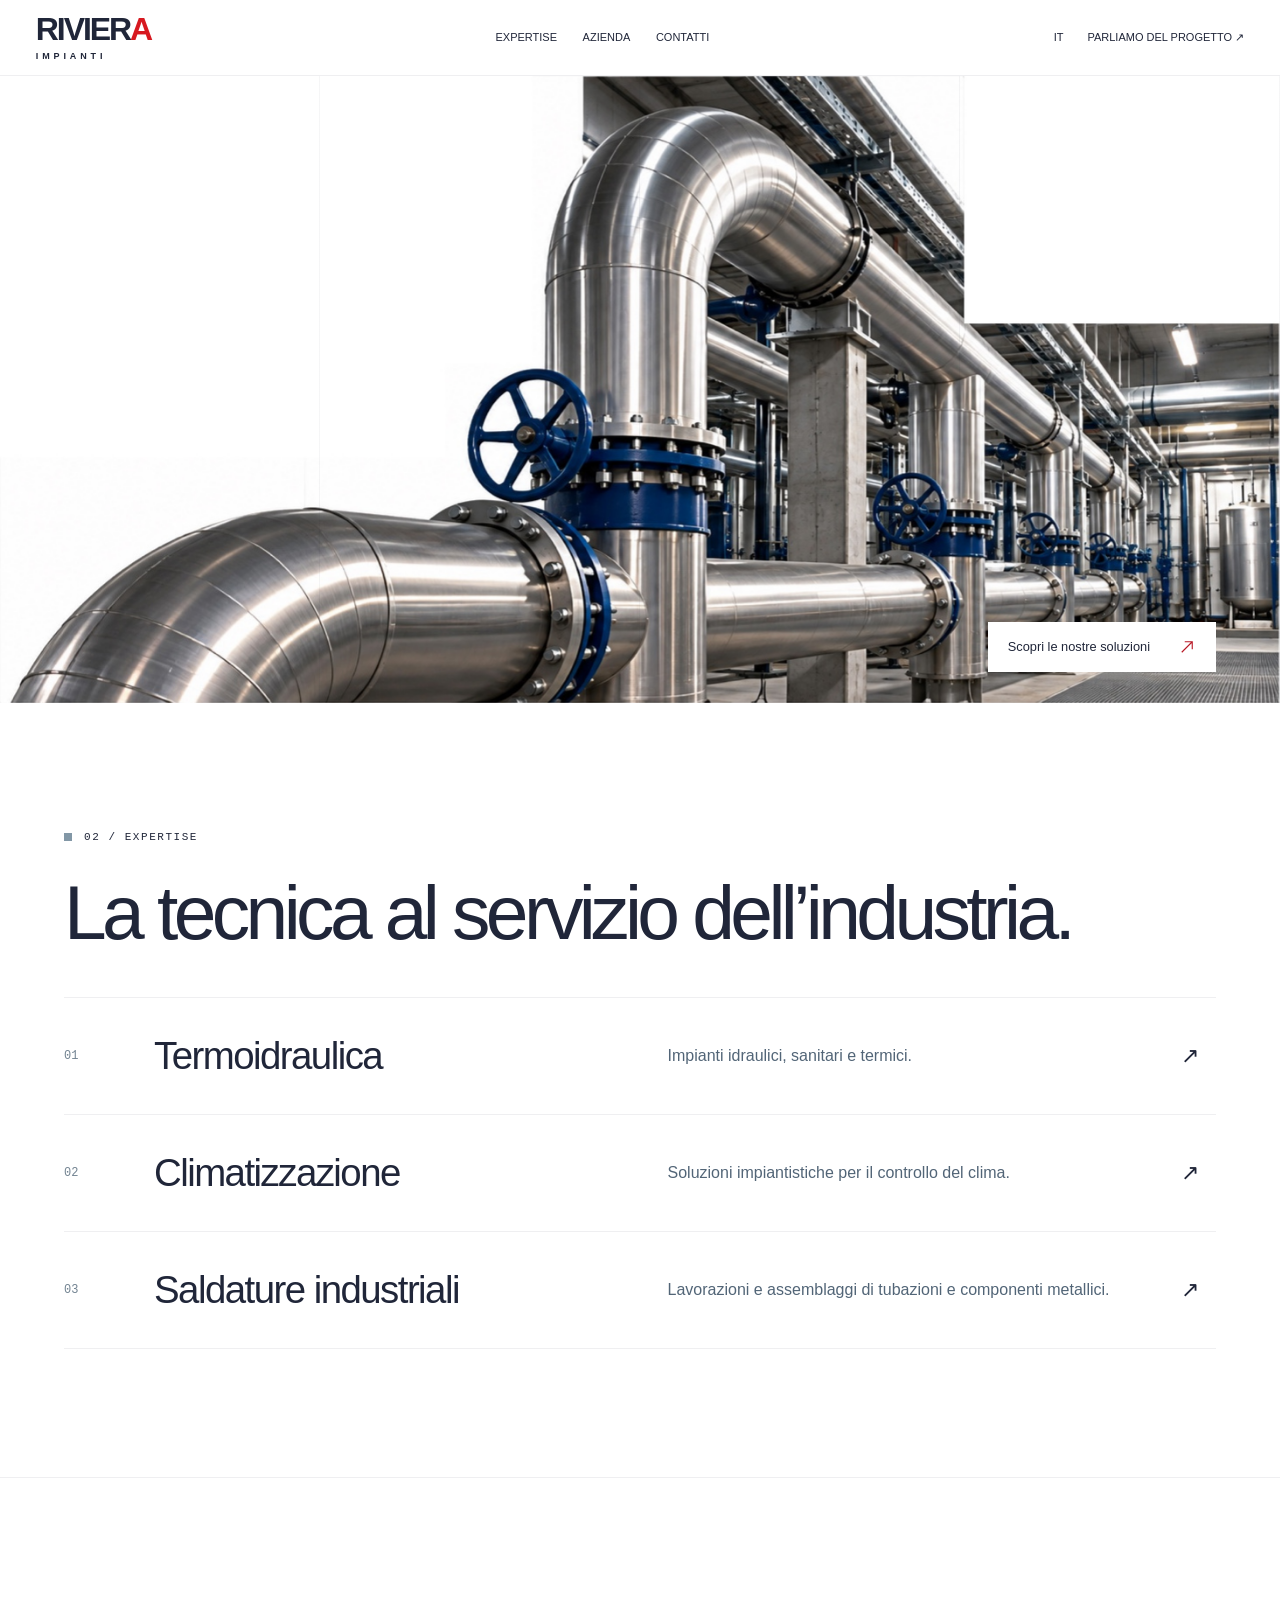
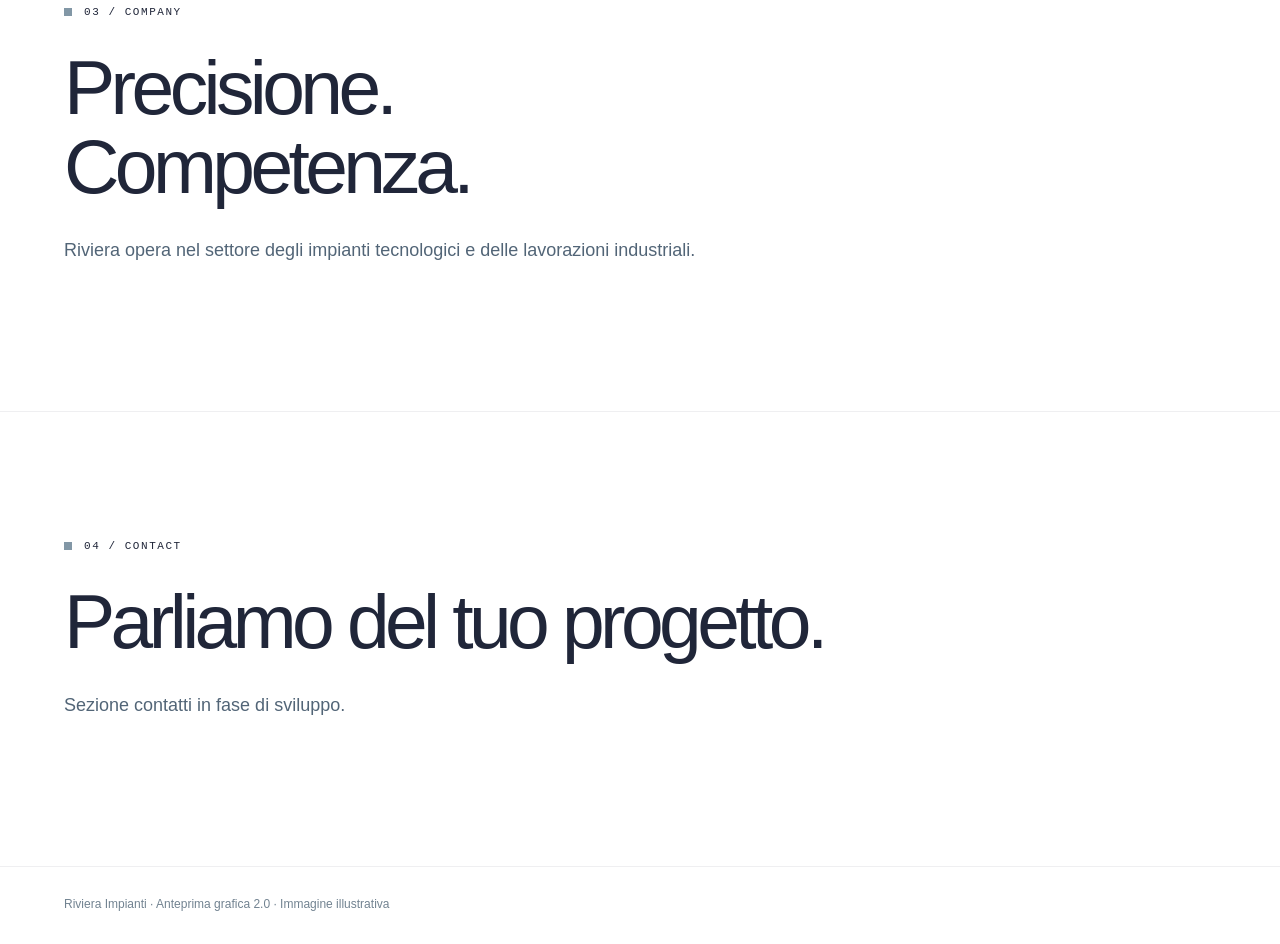
==== commit e6cdd813: "Move hero CTA to bottom and refine logo and mobile photo crop" ====
--- a/anteprima-v2.html
+++ b/anteprima-v2.html
@@ -18,4 +18,8 @@
 .hero-aside svg{flex-shrink:0}
 .hero-next{width:32px;height:32px;bottom:3%;right:5.5%;border-color:#ffffffa0;background:#17243840}
 }
-</style><style>.hero .intro{display:none}.hero .visual{inset:0;width:100%;height:100%}.hero .visual img{top:0;bottom:auto;width:100%;height:100%;left:0;object-fit:cover;object-position:center bottom;transform:none}@media(max-width:760px){.hero{height:auto;min-height:0!important;aspect-ratio:1/1.1}.hero .visual img{width:155%;max-width:none;height:100%;left:-40%;object-fit:cover;object-position:65% bottom}.hero-aside{bottom:auto;top:7%;right:0;width:46%}.hero-next{bottom:4%}}</style></head><body><header class="header"><a class="logo" href="#home" aria-label="Riviera Impianti">RIVIERA<small>IMPIANTI</small></a><nav class="nav" aria-label="Navigazione"><a href="#expertise">Expertise</a><a href="#azienda">Azienda</a><a href="#contatti">Contatti</a></nav><div class="contact"><span>IT</span><a href="#contatti">Parliamo del progetto ↗</a></div><button class="menu" aria-label="Apri menu" onclick="document.querySelector('dialog').showModal()">☰</button></header><main><section class="hero" id="home"><div class="intro"><p>Competenze specialistiche per impianti industriali: termoidraulica, climatizzazione e saldature.</p></div><div class="visual"><img src="riviera-hero-v2.jpg" alt="Tubazioni industriali in acciaio con valvole blu"></div><aside class="hero-aside"><p>Soluzioni impiantistiche per l’industria, con attenzione alla qualità, all’efficienza e alla sicurezza.</p><a href="#expertise">Scopri le nostre soluzioni <svg width="18" height="18" viewBox="0 0 24 24" fill="none" aria-hidden="true"><path d="M5 19L19 5M9 5h10v10" stroke="#b81926" stroke-width="1.5"/></svg></a></aside><a class="hero-next" href="#expertise" aria-label="Esplora le competenze"><svg width="18" height="18" viewBox="0 0 24 24" fill="none" aria-hidden="true"><path d="M5 5l14 14M9 19h10V9" stroke="currentColor" stroke-width="1.5"/></svg></a></section><section class="section appear" id="expertise"><span class="tag">02 / Expertise</span><h2>La tecnica al servizio dell’industria.</h2><div class="services"><a class="service" href="#contatti"><span>01</span><h3>Termoidraulica</h3><p>Impianti idraulici, sanitari e termici.</p><span class="arrow">↗</span></a><a class="service" href="#contatti"><span>02</span><h3>Climatizzazione</h3><p>Soluzioni impiantistiche per il controllo del clima.</p><span class="arrow">↗</span></a><a class="service" href="#contatti"><span>03</span><h3>Saldature industriali</h3><p>Lavorazioni e assemblaggi di tubazioni e componenti metallici.</p><span class="arrow">↗</span></a></div></section><section class="section appear" id="azienda"><span class="tag">03 / Company</span><h2>Precisione.<br>Competenza.</h2><p>Riviera opera nel settore degli impianti tecnologici e delle lavorazioni industriali.</p></section><section class="section appear" id="contatti"><span class="tag">04 / Contact</span><h2>Parliamo del tuo progetto.</h2><p>Sezione contatti in fase di sviluppo.</p></section></main><footer class="foot">Riviera Impianti · Anteprima grafica 2.0 · Immagine illustrativa</footer><dialog><button aria-label="Chiudi menu" onclick="this.parentElement.close()">×</button><a href="#home">Home</a><a href="#expertise">Expertise</a><a href="#azienda">Azienda</a><a href="#contatti">Contatti</a></dialog><script>document.querySelectorAll('dialog a').forEach(a=>a.addEventListener('click',()=>document.querySelector('dialog').close()));if('IntersectionObserver'in window&&!matchMedia('(prefers-reduced-motion: reduce)').matches){document.documentElement.classList.add('js');const o=new IntersectionObserver(es=>es.forEach(e=>{if(e.isIntersecting){e.target.classList.add('seen');o.unobserve(e.target)}}),{threshold:.05});document.querySelectorAll('.appear').forEach(e=>o.observe(e))}</script></body></html>+</style><style>.hero .intro{display:none}.hero .visual{inset:0;width:100%;height:100%}.hero .visual img{top:0;bottom:auto;width:100%;height:100%;left:0;object-fit:cover;object-position:center bottom;transform:none}@media(max-width:760px){.hero{height:auto;min-height:0!important;aspect-ratio:1/1.1}.hero .visual img{width:155%;max-width:none;height:100%;left:-40%;object-fit:cover;object-position:65% bottom}.hero-aside{bottom:auto;top:7%;right:0;width:46%}.hero-next{bottom:4%}}</style><style>
+.logo .logo-red{color:#d71920}.logo{letter-spacing:-.065em;font-weight:800}.logo small{letter-spacing:.43em}
+.hero .hero-aside{top:auto;bottom:5%;right:5%;width:auto;max-width:42%;padding:0;border:0;background:transparent}.hero .hero-aside p{display:none}.hero .hero-aside a{background:#fff;color:#202639;padding:16px 20px;gap:28px}.hero .hero-next{display:none}
+@media(max-width:760px){.hero .visual img{width:190%;height:100%;left:-57%;object-fit:cover;object-position:64% bottom}.hero .hero-aside{bottom:5%;right:5.5%;max-width:90%;width:auto}.hero .hero-aside a{padding:14px 16px;gap:24px;font-size:13px;min-height:46px}.hero:after{display:none}}
+</style></head><body><header class="header"><a class="logo" href="#home" aria-label="Riviera Impianti">RIVIER<span class="logo-red">A</span><small>IMPIANTI</small></a><nav class="nav" aria-label="Navigazione"><a href="#expertise">Expertise</a><a href="#azienda">Azienda</a><a href="#contatti">Contatti</a></nav><div class="contact"><span>IT</span><a href="#contatti">Parliamo del progetto ↗</a></div><button class="menu" aria-label="Apri menu" onclick="document.querySelector('dialog').showModal()">☰</button></header><main><section class="hero" id="home"><div class="intro"><p>Competenze specialistiche per impianti industriali: termoidraulica, climatizzazione e saldature.</p></div><div class="visual"><img src="riviera-hero-v2.jpg" alt="Tubazioni industriali in acciaio con valvole blu"></div><aside class="hero-aside"><p>Soluzioni impiantistiche per l’industria, con attenzione alla qualità, all’efficienza e alla sicurezza.</p><a href="#expertise">Scopri le nostre soluzioni <svg width="18" height="18" viewBox="0 0 24 24" fill="none" aria-hidden="true"><path d="M5 19L19 5M9 5h10v10" stroke="#b81926" stroke-width="1.5"/></svg></a></aside><a class="hero-next" href="#expertise" aria-label="Esplora le competenze"><svg width="18" height="18" viewBox="0 0 24 24" fill="none" aria-hidden="true"><path d="M5 5l14 14M9 19h10V9" stroke="currentColor" stroke-width="1.5"/></svg></a></section><section class="section appear" id="expertise"><span class="tag">02 / Expertise</span><h2>La tecnica al servizio dell’industria.</h2><div class="services"><a class="service" href="#contatti"><span>01</span><h3>Termoidraulica</h3><p>Impianti idraulici, sanitari e termici.</p><span class="arrow">↗</span></a><a class="service" href="#contatti"><span>02</span><h3>Climatizzazione</h3><p>Soluzioni impiantistiche per il controllo del clima.</p><span class="arrow">↗</span></a><a class="service" href="#contatti"><span>03</span><h3>Saldature industriali</h3><p>Lavorazioni e assemblaggi di tubazioni e componenti metallici.</p><span class="arrow">↗</span></a></div></section><section class="section appear" id="azienda"><span class="tag">03 / Company</span><h2>Precisione.<br>Competenza.</h2><p>Riviera opera nel settore degli impianti tecnologici e delle lavorazioni industriali.</p></section><section class="section appear" id="contatti"><span class="tag">04 / Contact</span><h2>Parliamo del tuo progetto.</h2><p>Sezione contatti in fase di sviluppo.</p></section></main><footer class="foot">Riviera Impianti · Anteprima grafica 2.0 · Immagine illustrativa</footer><dialog><button aria-label="Chiudi menu" onclick="this.parentElement.close()">×</button><a href="#home">Home</a><a href="#expertise">Expertise</a><a href="#azienda">Azienda</a><a href="#contatti">Contatti</a></dialog><script>document.querySelectorAll('dialog a').forEach(a=>a.addEventListener('click',()=>document.querySelector('dialog').close()));if('IntersectionObserver'in window&&!matchMedia('(prefers-reduced-motion: reduce)').matches){document.documentElement.classList.add('js');const o=new IntersectionObserver(es=>es.forEach(e=>{if(e.isIntersecting){e.target.classList.add('seen');o.unobserve(e.target)}}),{threshold:.05});document.querySelectorAll('.appear').forEach(e=>o.observe(e))}</script></body></html>
